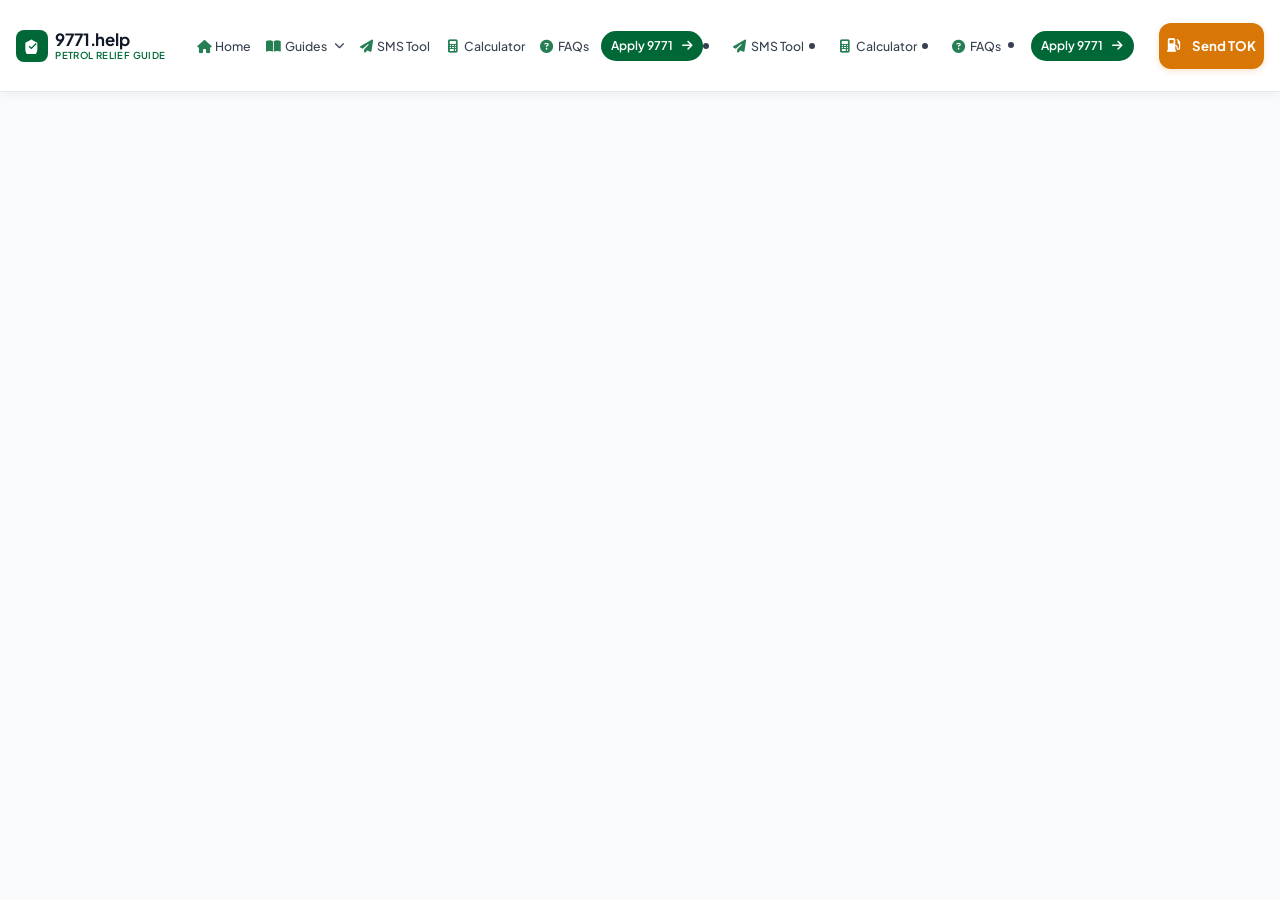
==== about.html @ b56faa6c "Unify navbar across all pages (fix 2-navbar confusion) - ONE navbar everywhere: Home | Guides dropdo" ====
<!DOCTYPE html>
<html lang="en" dir="ltr">
<head>
  <meta charset="UTF-8">
  <meta name="viewport" content="width=device-width, initial-scale=1.0">
  <title>About 9771.help: Independent Fuel Relief Guide</title>
  <meta name="title" content="About 9771.help: Independent Fuel Relief Guide">
  <meta name="description" content="9771.help is an independent guide to Pakistan's 9771 Fuel Relief Scheme. Learn our mission, editorial process & why citizens trust us.">
  <meta name="robots" content="index, follow">
  <meta name="author" content="9771 Help">
  <link rel="canonical" href="https://9771.help/about">
  <meta property="og:type" content="article">
  <meta property="article:published_time" content="2026-10-17T10:00:00+05:00">
  <meta property="article:modified_time" content="2026-10-17T10:00:00+05:00">
  <meta property="og:url" content="https://9771.help/about">
  <meta property="og:title" content="About 9771.help: Independent Fuel Relief Guide">
  <meta property="og:description" content="9771.help is an independent guide to Pakistan's 9771 Fuel Relief Scheme. Learn our mission, editorial process & why citizens trust us.">
  <meta property="og:site_name" content="9771 Help">
  <meta property="og:locale" content="en_PK">
  <meta property="og:image" content="https://9771.help/assets/pm-fuel-relief-guide.jpg">
  <meta property="og:image:width" content="1200">
  <meta property="og:image:height" content="675">
  <meta name="twitter:card" content="summary_large_image">
  <meta name="twitter:title" content="About 9771.help: Independent Fuel Relief Guide">
  <meta name="twitter:description" content="9771.help is an independent guide to Pakistan's 9771 Fuel Relief Scheme. Learn our mission, editorial process & why citizens trust us.">
  <meta name="twitter:image" content="https://9771.help/assets/pm-fuel-relief-guide.jpg">
  <link rel="icon" type="image/svg+xml" href="data:image/svg+xml,<svg xmlns='http://www.w3.org/2000/svg' viewBox='0 0 100 100'><rect width='100' height='100' rx='20' fill='%23006837'/><text x='50%' y='63%' font-size='38' font-weight='700' font-family='sans-serif' fill='%23FFFFFF' text-anchor='middle'>9771</text></svg>">
  <script async src="https://pagead2.googlesyndication.com/pagead/js/adsbygoogle.js?client=ca-pub-4079218117577873" crossorigin="anonymous"></script>
  <link rel="preconnect" href="https://fonts.googleapis.com">
  <link rel="preconnect" href="https://fonts.gstatic.com" crossorigin>
  <link rel="stylesheet" href="https://fonts.googleapis.com/css2?family=Plus+Jakarta+Sans:wght@400;500;600;700&family=Noto+Nastaliq+Urdu:wght@400;600;700&display=swap" media="print" onload="this.media='all'">
  <link rel="stylesheet" href="https://cdnjs.cloudflare.com/ajax/libs/font-awesome/6.5.1/css/all.min.css" crossorigin="anonymous" referrerpolicy="no-referrer">
  <link rel="stylesheet" href="/css/style.css?v=3.2">
  <script type="application/ld+json">
{
    "@context": "https://schema.org",
    "@graph": [
      {
        "@type": "BreadcrumbList",
        "itemListElement": [
          {"@type": "ListItem", "position": 1, "name": "Home", "item": "https://9771.help/"},
          {"@type": "ListItem", "position": 2, "name": "About", "item": "https://9771.help/about"}
        ]
      },
      {
        "@type": "Article",
        "headline": "About 9771.help",
        "description": "9771.help is an independent guide to Pakistan's 9771 Fuel Relief Scheme. Learn our mission, editorial process & why citizens trust us.",
        "author": {"@type": "Organization", "name": "9771 Help", "url": "https://9771.help/"},
        "publisher": {"@type": "Organization", "name": "9771 Help", "url": "https://9771.help/"},
        "datePublished": "2026-10-17T10:00:00+05:00",
        "dateModified": "2026-10-17T10:00:00+05:00",
        "mainEntityOfPage": "https://9771.help/about"
      }
    ]
  }
  </script>
</head>
<body>
  <header class="main-header" id="main-header">
    <div class="container header-inner">
      <a href="/" class="brand-logo" aria-label="9771 Help Homepage">
        <div class="brand-emblem">
          <svg viewBox="0 0 24 24">
            <path d="M12 2L2 7v10c0 5.55 3.84 10.74 9 12 5.16-1.26 9-6.45 9-12V7l-10-5zm-1 15l-4-4 1.41-1.41L11 14.17l6.59-6.59L19 9l-8 8z"/>
          </svg>
        </div>
        <div class="brand-title-wrap">
          <span class="brand-name" data-i18n="brandName">9771.help</span>
          <span class="brand-tag" data-i18n="brandTag">Petrol Relief Guide</span>
        </div>
      </a>

      <!-- Navigation Drawer (Desktop Center, Mobile Dropdown) -->
      <nav class="nav-container" id="main-nav" aria-label="Main Navigation">
        <div class="nav-backdrop" id="nav-backdrop"></div>
        <ul class="nav-links" id="nav-links">
          <li><a href="/" class="nav-link"><span class="nav-icon"><i class="fa-solid fa-house"></i></span> <span data-i18n="navHome">Home</span></a></li>
          <li class="nav-item-dropdown">
            <a href="/#detailed-guides" class="nav-link nav-dropdown-toggle" aria-haspopup="true"><span class="nav-icon"><i class="fa-solid fa-book-open"></i></span> <span data-i18n="navGuides">Guides</span> <i class="fa-solid fa-chevron-down dropdown-caret"></i></a>
            <ul class="nav-dropdown">
              <li><a href="/petrol-prices"><i class="fa-solid fa-gas-pump"></i> <span data-i18n="navFuelPrices">Petrol Prices</span></a></li>
              <li><a href="/registration"><i class="fa-solid fa-paper-plane"></i> <span data-i18n="navRegistration">Registration</span></a></li>
              <li><a href="/eligibility"><i class="fa-solid fa-motorcycle"></i> <span data-i18n="navEligibility">Eligibility</span></a></li>
              <li><a href="/token"><i class="fa-solid fa-ticket"></i> <span data-i18n="navTok">TOK Token</span></a></li>
              <li><a href="/complaints"><i class="fa-solid fa-headset"></i> <span data-i18n="navComplaints">Complaints</span></a></li>
              <li><a href="/urdu-guide"><i class="fa-solid fa-language"></i> <span>اردو گائیڈ</span></a></li>
            </ul>
          </li>
          <li><a href="/#sms-tool" class="nav-link"><span class="nav-icon"><i class="fa-solid fa-paper-plane"></i></span> <span data-i18n="navSmsTool">SMS Tool</span></a></li>
          <li><a href="/#calculator" class="nav-link"><span class="nav-icon"><i class="fa-solid fa-calculator"></i></span> <span data-i18n="navCalculator">Calculator</span></a></li>
          <li><a href="/#faqs" class="nav-link"><span class="nav-icon"><i class="fa-solid fa-circle-question"></i></span> <span data-i18n="navFaq">FAQs</span></a></li>
          <li class="nav-cta-item"><a href="/#sms-tool" class="nav-cta-btn"><span data-i18n="navApplyBtn">Apply 9771</span> <i class="fa-solid fa-arrow-right" style="margin-left: 5px;"></i></a></li>
        </ul>
          </li>
          <li><a href="/#sms-tool" class="nav-link"><span class="nav-icon"><i class="fa-solid fa-paper-plane"></i></span> <span data-i18n="navSmsTool">SMS Tool</span></a></li>
          <li><a href="/#calculator" class="nav-link"><span class="nav-icon"><i class="fa-solid fa-calculator"></i></span> <span data-i18n="navCalculator">Calculator</span></a></li>
          <li><a href="/#faqs" class="nav-link"><span class="nav-icon"><i class="fa-solid fa-circle-question"></i></span> <span data-i18n="navFaq">FAQs</span></a></li>
          <li class="nav-cta-item"><a href="/#sms-tool" class="nav-cta-btn"><span data-i18n="navApplyBtn">Apply 9771</span> <i class="fa-solid fa-arrow-right" style="margin-left: 5px;"></i></a></li>
        </ul>
      </nav>

      <!-- Header Actions (Language Switch + Animated Mobile Toggle) -->
      <div class="header-right-actions">
        

        <button type="button" class="mobile-nav-toggle" id="mobile-nav-toggle" aria-label="Toggle navigation menu" aria-expanded="false">
  <main id="top">
    <section class="page-hero">
      <div class="container">
        <div class="page-hero-grid page-hero-solo">
          <div>
            <nav class="breadcrumb" aria-label="Breadcrumb"><a href="/">Home</a> <span aria-hidden="true">›</span> <span>About</span></nav>
            <span class="section-tag">Who We Are</span>
            <h1 class="page-title">About 9771.help</h1>
            <p class="page-intro">9771.help is an independent informational website helping Pakistani citizens understand and use the PM Fuel Relief Scheme 2026 — the Rs. 100/litre petrol subsidy accessed via SMS shortcode 9771.</p>
            <p class="page-updated">Last updated: <strong id="last-updated-date">October 17, 2026</strong> · 9771.help editorial team</p>
          </div>
          
        </div>
      </div>
    </section>
    <section class="section-wrapper page-body-wrap">
      <div class="container">
        <article class="page-article">

        <h2>Our Mission</h2>
        <p>When the government launched the 9771 fuel relief scheme in September 2026, millions of citizens needed one thing: <strong>clear, correct instructions</strong>. Official announcements were scattered across press releases and TV tickers, while social media filled with wrong SMS formats and scams. 9771.help exists to fix that — one accurate, plain-language guide.</p>
        <h2>What We Do</h2>
        <ul>
          <li><strong>Verify before publishing:</strong> every format, quota, and rule on this site is cross-checked against government announcements and reputable news reporting before it goes live.</li>
          <li><strong>Update continuously:</strong> fuel prices refresh <strong>daily</strong> via our automated system; scheme rules are revised whenever the government announces changes (see our <a href="/petrol-prices" style="color:#006837;">live prices</a>).</li>
          <li><strong>Explain in two languages:</strong> full guides in English and <a href="/urdu-guide" style="color:#006837;">اردو</a>, because the scheme serves everyone.</li>
          <li><strong>Never ask for your data:</strong> our SMS tools run entirely in your browser — nothing you type is stored or sent anywhere.</li>
        </ul>
        <h2>Editorial Independence</h2>
        <p>9771.help is <strong>not</strong> affiliated with, operated by, or endorsed by the Government of Pakistan, OGRA, NADRA, or any provincial excise department. Registration happens exclusively through the official SMS shortcode 9771 and government channels. We are a citizen-built guide, and we correct our mistakes publicly via dated updates.</p>
        <h2>How We Fund This Site</h2>
        <p>9771.help is supported by advertising (Google AdSense and select ad partners). Ads never influence our editorial content, and we clearly label all sponsored placements.</p>
        <div class="page-cta">
          <h3>Ready to register?</h3>
          <p>Use our free SMS builder on the homepage to prepare your REG message without errors.</p>
          <a href="/#sms-tool" class="btn-primary" style="display:inline-flex;">Open the 9771 SMS Tool <i class="fa-solid fa-arrow-right" style="margin-left:6px;"></i></a>
        </div>
        <h2>Related Guides</h2>
        <ul class="related-list"><li><a href="/petrol-prices">Petrol Price Today</a></li><li><a href="/registration">9771 Registration Guide</a></li><li><a href="/eligibility">Eligibility Criteria</a></li><li><a href="/token">TOK Token Guide</a></li><li><a href="/complaints">Complaints & Helpline</a></li><li><a href="/urdu-guide">اردو گائیڈ</a></li></ul>
        </article>
      </div>
    </section>
  </main>
  <footer class="main-footer">
    <div class="container">
      <div class="footer-grid">
        <div>
          <div class="brand-logo" style="margin-bottom: 0.5rem;">
            <div class="brand-emblem" style="width: 34px; height: 34px;">
              <svg viewBox="0 0 24 24" style="width: 18px; height: 18px;"><path d="M12 2L2 7v10c0 5.55 3.84 10.74 9 12 5.16-1.26 9-6.45 9-12V7l-10-5zm-1 15l-4-4 1.41-1.41L11 14.17l6.59-6.59L19 9l-8 8z"/></svg>
            </div>
            <span class="brand-name" style="font-size: 1.15rem; color: #FFF;">9771.help</span>
          </div>
          <p class="footer-brand-desc" data-i18n="footerDesc">
            Simple, independent guidance for Pakistan's 9771 Fuel Relief Scheme. Helping citizens prepare registration messages and claim targeted subsidies without errors.
          </p>
        </div>

        <div>
          <h4 class="footer-heading" data-i18n="footerNavHeading">Navigation</h4>
          <ul class="footer-links">
            <li><a href="/#top" class="footer-link" data-i18n="footerHome">Home</a></li>
            <li><a href="/#fuel-prices" class="footer-link" data-i18n="navFuelPrices">Fuel Prices</a></li>
            <li><a href="/#eligibility" class="footer-link" data-i18n="navEligibility">Eligibility</a></li>
            <li><a href="/#sms-tool" class="footer-link" data-i18n="navSmsTool">Registration Tool</a></li>
            <li><a href="/#visual-examples" class="footer-link" data-i18n="navVisualGuide">Visual Examples</a></li>
            <li><a href="/#video-guide" class="footer-link" data-i18n="navVideo">Video Guide</a></li>
            <li><a href="/#roadmap" class="footer-link" data-i18n="navTokenGuide">Token Guide</a></li>
            <li><a href="/#faqs" class="footer-link" data-i18n="navFaq">FAQs</a></li>
          </ul>
        </div>

        <div>
          <h4 class="footer-heading" data-i18n="footerGuidesHeading">Detailed Guides</h4>
          <ul class="footer-links">
            <li><a href="/petrol-prices" class="footer-link">Petrol Price Today</a></li>
            <li><a href="/registration" class="footer-link">9771 Registration</a></li>
            <li><a href="/eligibility" class="footer-link">Eligibility Criteria</a></li>
            <li><a href="/token" class="footer-link">TOK Token Guide</a></li>
            <li><a href="/complaints" class="footer-link">Complaints & Helpline</a></li>
            <li><a href="/urdu-guide" class="footer-link">اردو گائیڈ</a></li>
            <li><a href="/about" class="footer-link">About Us</a></li>
            <li><a href="/contact" class="footer-link">Contact</a></li>
          </ul>
        </div>

        <div>
          <h4 class="footer-heading">Detailed Guides</h4>
          <ul class="footer-links">
            <li><a href="/petrol-prices" class="footer-link">Petrol Price Today</a></li>
            <li><a href="/registration" class="footer-link">9771 Registration</a></li>
            <li><a href="/eligibility" class="footer-link">Eligibility Criteria</a></li>
            <li><a href="/token" class="footer-link">TOK Token Guide</a></li>
            <li><a href="/complaints" class="footer-link">Complaints & Helpline</a></li>
            <li><a href="/urdu-guide" class="footer-link">اردو گائیڈ</a></li>
          </ul>
        </div>

        <div>
          <h4 class="footer-heading" data-i18n="footerLegalHeading">Legal & Trust</h4>
          <ul class="footer-links">
            <li><a href="/#safety" class="footer-link" data-i18n="footerPrivacy">Privacy Policy (Zero Data Stored)</a></li>
            <li><a href="/#faqs" class="footer-link" data-i18n="footerTerms">Terms of Use</a></li>
            <li><a href="/#official-portal" class="footer-link" data-i18n="footerDisclaimer">Official Portal</a></li>
            <li><a href="/about" class="footer-link">About Us</a></li>
            <li><a href="/contact" class="footer-link">Contact</a></li>
          </ul>
        </div>
      </div>

      <div class="footer-legal-notice" data-i18n="footerFullDisclaimer">
        Disclaimer: 9771.help is an independent informational website. It is not affiliated with, operated by, or endorsed by the Government of Pakistan or any provincial excise department. Registration for the Fuel Relief Scheme is conducted exclusively via SMS to the official shortcode 9771 or designated government portals.
      </div>

      <div class="footer-bottom">
        <span data-i18n="footerCopyright">© 2026 9771.help. All rights reserved.</span>
        <span><span data-i18n="lastUpdatedText">Last Updated:</span> <strong id="last-updated-date">October 17, 2026</strong></span>
      </div>
    </div>
  </footer>

  <!-- STICKY MOBILE ACTION BAR -->
  <aside class="sticky-mobile-bar" aria-label="Mobile quick actions">
    <a href="/#sms-tool" class="sticky-btn-apply">
      <i class="fa-solid fa-paper-plane" style="margin-right: 6px;"></i> <span data-i18n="stickyApply">Prepare SMS</span>
    </a>
    <button type="button" class="sticky-btn-tok trigger-tok-action">
      <i class="fa-solid fa-gas-pump" style="margin-right: 6px;"></i> <span data-i18n="stickyTok">Send TOK</span>
    </button>
  </aside>

  <!-- DESKTOP SMS MODAL FALLBACK -->
  <div class="modal-backdrop" id="sms-modal" role="dialog" aria-modal="true" aria-labelledby="modal-title">
    <div class="modal-card">
      <button type="button" class="modal-close-btn" id="modal-close-btn" aria-label="Close modal">&times;</button>
      <h3 id="modal-title" style="font-size: 1.25rem; font-weight: 700; color: #111827; margin-bottom: 0.75rem;" data-i18n="modalTitle">
        How to Send Your SMS
      </h3>
      <p style="font-size: 0.9rem; color: #4B5563; margin-bottom: 1rem;" data-i18n="modalInstruction">
        Copy the pre-formatted text below and send it via your phone's SMS app to shortcode 9771:
      </p>
      <div style="background: #F3F4F6; border: 1px solid #E5E7EB; border-radius: 8px; padding: 1rem; font-family: monospace; font-size: 1.15rem; color: #006837; font-weight: 700; margin-bottom: 1.25rem; word-break: break-all;" id="modal-sms-text">
        REG
      </div>
      <button type="button" class="btn-primary" id="modal-copy-btn" style="width: 100%; justify-content: center;" data-i18n="modalBtnCopy">
        Copy Message & Close
      </button>
    </div>
  </div>

  <!-- TOAST NOTIFICATION CONTAINER -->
  <div class="toast-container" id="toast-container" aria-live="polite"></div>

  <script src="/js/app.js?v=3.0"></script>
</body>
</html>
---- css/style.css ----
/* ==========================================================================
   9771.help - Minimalist, High-Trust Pakistani Portal Stylesheet (v3.0)
   - Zero Blue & Zero Color Clutter (Refined Pakistan Green & Soft Neutrals)
   - Clean Light/Editorial Aesthetic (Crisp White, Soft Slate, Forest Green)
   - Human, Natural Typography (Plus Jakarta Sans & Noto Nastaliq Urdu)
   - Image-Rich & Mobile-First
   ========================================================================== */

@import url('https://fonts.googleapis.com/css2?family=Plus+Jakarta+Sans:wght@400;500;600;700&family=Noto+Nastaliq+Urdu:wght@400;500;600;700&display=swap');

:root {
  /* Clean, Minimalist Palette - Refined & Harmonious */
  --bg-page: #F9FAFB;
  --bg-surface: #FFFFFF;
  --bg-subtle: #F3F4F6;
  --bg-tint-green: #F0FDF4;

  /* Single Strong Accent: Pakistan Forest Green */
  --brand-green: #006837;
  --brand-green-hover: #04522B;
  --brand-green-light: #E8F5E9;
  --brand-green-border: #A7F3D0;
  
  /* Subtle Neutral Amber (Only for Token/Pump Highlight) */
  --brand-amber: #D97706;
  --brand-amber-light: #FEF3C7;

  /* Typography & Text */
  --text-heading: #111827;
  --text-body: #374151;
  --text-muted: #6B7280;
  --text-light: #9CA3AF;
  --text-white: #FFFFFF;

  /* Clean Borders & Shadows */
  --border-light: #E5E7EB;
  --border-focus: #006837;

  --shadow-card: 0 1px 3px rgba(0, 0, 0, 0.05), 0 10px 15px -3px rgba(0, 0, 0, 0.04);
  --shadow-hover: 0 4px 6px -1px rgba(0, 0, 0, 0.06), 0 20px 25px -5px rgba(0, 0, 0, 0.06);

  --radius-sm: 6px;
  --radius-md: 10px;
  --radius-lg: 16px;
  --radius-full: 9999px;

  --font-sans: 'Plus Jakarta Sans', -apple-system, BlinkMacSystemFont, "Segoe UI", Roboto, sans-serif;
  --font-mono: ui-monospace, SFMono-Regular, Menlo, Monaco, Consolas, monospace;
  --font-urdu: 'Noto Nastaliq Urdu', 'Urdu Typesetting', Tahoma, sans-serif;

  --transition: 0.2s ease;
  --max-width: 1160px;
}

/* Base Reset */
*, *::before, *::after {
  box-sizing: border-box;
  margin: 0;
  padding: 0;
}

html {
  scroll-behavior: smooth;
  font-size: 16px;
  background-color: var(--bg-page);
  color: var(--text-body);
  font-family: var(--font-sans);
  line-height: 1.65;
  -webkit-font-smoothing: antialiased;
  overflow-x: clip;
  max-width: 100%;
}

/* Authentic Urdu RTL Typography */
html[dir="rtl"] {
  font-family: var(--font-urdu);
  direction: rtl;
}

html[dir="rtl"] body {
  line-height: 2.1;
}

body {
  min-height: 100vh;
  background-color: var(--bg-page);
  color: var(--text-body);
  overflow-x: clip;
  max-width: 100%;
}

a {
  color: inherit;
  text-decoration: none;
}

button, input, select {
  font-family: inherit;
  font-size: 0.95rem;
}

.container {
  width: 100%;
  max-width: var(--max-width);
  margin: 0 auto;
  padding: 0 1.25rem;
}

/* ==========================================================================
   Top Disclaimer Bar (Clean, Soft Charcoal / Grey)
   ========================================================================== */
.top-disclaimer-bar {
  background: #181C20;
  color: #E5E7EB;
  padding: 0.5rem 0;
  font-size: 0.8125rem;
  border-bottom: 1px solid rgba(255, 255, 255, 0.08);
}

.disclaimer-inner {
  display: flex;
  align-items: center;
  justify-content: space-between;
  flex-wrap: wrap;
  gap: 0.75rem;
}

.disclaimer-badge {
  display: inline-flex;
  align-items: center;
  gap: 0.35rem;
  background: rgba(255, 255, 255, 0.12);
  color: #FBBF24;
  padding: 0.15rem 0.5rem;
  border-radius: var(--radius-full);
  font-weight: 600;
  font-size: 0.725rem;
}

.disclaimer-text {
  flex: 1;
  color: #D1D5DB;
}

/* ==========================================================================
   Header & Navigation
   ========================================================================== */
.main-header {
  position: sticky;
  top: 0;
  z-index: 1000;
  background: rgba(255, 255, 255, 0.98);
  backdrop-filter: blur(10px);
  -webkit-backdrop-filter: blur(10px);
  border-bottom: 1px solid var(--border-light);
  box-shadow: 0 2px 10px rgba(0, 0, 0, 0.05);
  padding: 1.42rem 0;
  width: 100%;
}

.main-header .container {
  max-width: 1440px;
  width: 100%;
  padding: 0 1rem;
}

.header-inner {
  display: flex;
  align-items: center;
  justify-content: space-between;
  gap: 0.4rem;
  width: 100%;
  flex-wrap: nowrap;
}

.brand-logo {
  display: flex;
  align-items: center;
  gap: 0.45rem;
  text-decoration: none;
  flex-shrink: 0;
}

.brand-emblem {
  width: 32px;
  height: 32px;
  background: var(--brand-green);
  border-radius: 8px;
  display: flex;
  align-items: center;
  justify-content: center;
  color: #FFFFFF;
  flex-shrink: 0;
}

.brand-emblem svg {
  width: 16px;
  height: 16px;
  fill: currentColor;
}

.brand-title-wrap {
  display: flex;
  flex-direction: column;
}

.brand-name {
  font-size: 1.05rem;
  font-weight: 700;
  color: var(--text-heading);
  letter-spacing: -0.01em;
  direction: ltr !important;
  unicode-bidi: isolate;
  line-height: 1.2;
}

.brand-tag {
  font-size: 0.6rem;
  color: var(--brand-green);
  font-weight: 600;
  text-transform: uppercase;
  letter-spacing: 0.04em;
  line-height: 1.2;
}

/* Nav Container & Links */
.nav-container {
  display: flex;
  align-items: center;
  justify-content: center;
  flex: 1;
  min-width: 0;
}

.nav-links {
  display: flex;
  align-items: center;
  justify-content: center;
  gap: 0.25rem;
  list-style: none;
  margin: 0;
  padding: 0;
  flex-wrap: nowrap;
}

.nav-link {
  font-size: 0.77rem;
  color: var(--text-body);
  font-weight: 500;
  text-decoration: none;
  transition: color var(--transition), background-color var(--transition);
  white-space: nowrap;
  display: inline-flex;
  align-items: center;
  gap: 0.2rem;
  padding: 0.22rem 0.32rem;
  border-radius: 4px;
}

.nav-link:hover {
  color: var(--brand-green);
  background: rgba(0, 104, 55, 0.05);
}

.nav-icon {
  display: inline-flex;
  font-size: 0.75rem;
  opacity: 0.85;
}

.nav-cta-item {
  margin-left: 0.15rem;
  flex-shrink: 0;
}

[dir="rtl"] .nav-cta-item {
  margin-left: 0;
  margin-right: 0.15rem;
}

.nav-cta-btn {
  background: var(--brand-green);
  color: #FFFFFF !important;
  padding: 0.32rem 0.65rem;
  border-radius: var(--radius-full);
  font-weight: 600;
  font-size: 0.75rem;
  transition: background var(--transition);
  white-space: nowrap;
  text-decoration: none;
  display: inline-flex;
  align-items: center;
  justify-content: center;
  gap: 4px;
}

.nav-cta-btn:hover {
  background: var(--brand-green-hover);
}

/* Header Right Actions */
.header-right-actions {
  display: flex;
  align-items: center;
  gap: 0.35rem;
  flex-shrink: 0;
}

.lang-switch-btn {
  background: #F3F4F6;
  border: 1px solid #E5E7EB;
  color: #1F2937;
  padding: 0.32rem 0.55rem;
  border-radius: var(--radius-full);
  cursor: pointer;
  display: inline-flex;
  align-items: center;
  gap: 0.25rem;
  font-size: 0.75rem;
  font-weight: 600;
  transition: all var(--transition);
  white-space: nowrap;
  -webkit-tap-highlight-color: transparent;
  flex-shrink: 0;
}

.lang-switch-btn:hover {
  background: #E5E7EB;
  color: var(--brand-green);
  border-color: #D1D5DB;
}

/* Modern Animated Hamburger Toggle */
.mobile-nav-toggle {
  display: none;
  background: #F3F4F6;
  border: 1px solid #E5E7EB;
  border-radius: 8px;
  width: 38px;
  height: 38px;
  cursor: pointer;
  padding: 0;
  flex-direction: column;
  align-items: center;
  justify-content: center;
  gap: 4px;
  transition: background var(--transition), border-color var(--transition);
  -webkit-tap-highlight-color: transparent;
}

.mobile-nav-toggle:hover {
  background: #E5E7EB;
}

.mobile-nav-toggle .bar {
  display: block;
  width: 18px;
  height: 2px;
  background-color: #1F2937;
  border-radius: 2px;
  transition: transform 0.25s cubic-bezier(0.4, 0, 0.2, 1), opacity 0.2s ease;
  transform-origin: center;
}

/* Active Hamburger transforms into X */
.mobile-nav-toggle.active .bar-1 {
  transform: translateY(6px) rotate(45deg);
}

.mobile-nav-toggle.active .bar-2 {
  opacity: 0;
  transform: scaleX(0);
}

.mobile-nav-toggle.active .bar-3 {
  transform: translateY(-6px) rotate(-45deg);
}

.nav-backdrop {
  display: none;
}

/* Tablet & Mobile Nav Drawer (Clean responsive switch at 1160px) */
@media (max-width: 1160px) {
  .mobile-nav-toggle {
    display: flex;
  }

  .nav-backdrop {
    display: none;
    position: fixed;
    top: 0;
    left: 0;
    right: 0;
    bottom: 0;
    background: rgba(0, 0, 0, 0.45);
    backdrop-filter: blur(2px);
    z-index: 60;
  }

  .nav-backdrop.active {
    display: block;
  }

  .nav-links {
    display: none;
    position: absolute;
    top: 100%;
    left: 0;
    right: 0;
    background: #FFFFFF;
    border-top: 1px solid var(--border-light);
    border-bottom: 3px solid var(--brand-green);
    box-shadow: 0 16px 36px rgba(0, 0, 0, 0.15);
    flex-direction: column;
    align-items: stretch;
    gap: 0;
    padding: 0.5rem 1rem 1.25rem;
    z-index: 65;
    border-radius: 0 0 16px 16px;
  }

  .nav-links.mobile-open {
    display: flex;
    animation: slideNavDown 0.22s cubic-bezier(0.16, 1, 0.3, 1) forwards;
  }

  .nav-links li {
    width: 100%;
    border-bottom: 1px solid #F3F4F6;
  }

  .nav-links li:last-child {
    border-bottom: none;
    margin-top: 0.75rem;
  }

  .nav-link {
    display: flex;
    align-items: center;
    gap: 0.65rem;
    padding: 0.85rem 0.5rem;
    font-size: 0.95rem;
    font-weight: 600;
    color: var(--text-heading);
    border-radius: 6px;
  }

  .nav-link:hover {
    background: var(--bg-subtle);
    color: var(--brand-green);
  }

  .nav-cta-item .nav-cta-btn {
    width: 100%;
    text-align: center;
    padding: 0.85rem 1rem;
    font-size: 0.95rem;
    border-radius: var(--radius-sm);
  }
}

@keyframes slideNavDown {
  from {
    opacity: 0;
    transform: translateY(-10px);
  }
  to {
    opacity: 1;
    transform: translateY(0);
  }
}


/* ==========================================================================
   Hero Section (2-Column with Real Photograph)
   ========================================================================== */
.hero-section {
  padding: 3rem 0 2.5rem;
  background: #FFFFFF;
  border-bottom: 1px solid var(--border-light);
}

.hero-grid {
  display: grid;
  grid-template-columns: 1.15fr 0.85fr;
  gap: 2.5rem;
  align-items: center;
}

@media (max-width: 900px) {
  .hero-grid {
    grid-template-columns: 1fr;
    gap: 2rem;
  }
}

.hero-pill-badge {
  display: inline-flex;
  align-items: center;
  gap: 0.4rem;
  background: var(--brand-green-light);
  color: var(--brand-green);
  padding: 0.25rem 0.75rem;
  border-radius: var(--radius-full);
  font-size: 0.8125rem;
  font-weight: 600;
  margin-bottom: 1rem;
}

.hero-pill-badge .dot {
  width: 7px;
  height: 7px;
  background: var(--brand-green);
  border-radius: 50%;
}

.hero-title {
  font-size: clamp(2rem, 3.8vw, 2.75rem);
  font-weight: 700;
  color: var(--text-heading);
  line-height: 1.2;
  margin-bottom: 0.85rem;
  letter-spacing: -0.02em;
}

.hero-title .highlight-text {
  color: var(--brand-green);
}

.hero-clarity-box {
  background: var(--bg-tint-green);
  border-left: 4px solid var(--brand-green);
  border-radius: var(--radius-sm);
  padding: 0.85rem 1rem;
  margin-bottom: 1.5rem;
}

html[dir="rtl"] .hero-clarity-box {
  border-left: none;
  border-right: 4px solid var(--brand-green);
}

.hero-clarity-lead {
  font-size: 0.95rem;
  font-weight: 600;
  color: var(--brand-green-hover);
  margin-bottom: 0.2rem;
}

.hero-clarity-sub {
  font-size: 0.875rem;
  color: var(--text-body);
  line-height: 1.5;
}

.hero-actions {
  display: flex;
  align-items: center;
  flex-wrap: wrap;
  gap: 0.85rem;
  margin-bottom: 1.25rem;
}

.btn-primary {
  background: var(--brand-green);
  color: #FFFFFF;
  font-weight: 600;
  font-size: 0.95rem;
  padding: 0.75rem 1.4rem;
  border-radius: var(--radius-full);
  border: none;
  display: inline-flex;
  align-items: center;
  gap: 0.45rem;
  cursor: pointer;
  transition: background var(--transition);
}

.btn-primary:hover {
  background: var(--brand-green-hover);
}

.btn-secondary {
  background: var(--bg-subtle);
  color: var(--text-heading);
  font-weight: 600;
  font-size: 0.95rem;
  padding: 0.75rem 1.35rem;
  border-radius: var(--radius-full);
  border: 1px solid var(--border-light);
  display: inline-flex;
  align-items: center;
  gap: 0.45rem;
  cursor: pointer;
  transition: background var(--transition);
}

.btn-secondary:hover {
  background: #E5E7EB;
}

.hero-privacy-guarantee {
  display: inline-flex;
  align-items: center;
  gap: 0.4rem;
  font-size: 0.8rem;
  color: var(--text-muted);
}

.hero-privacy-guarantee svg {
  width: 14px;
  height: 14px;
  fill: var(--brand-green);
}

/* Hero Media Column */
.hero-media-wrap {
  position: relative;
  border-radius: var(--radius-lg);
  overflow: hidden;
  box-shadow: var(--shadow-card);
  border: 1px solid var(--border-light);
}

.hero-media-img {
  width: 100%;
  height: auto;
  aspect-ratio: 1200 / 669;
  object-fit: cover;
  display: block;
}

.hero-media-badge {
  position: absolute;
  bottom: 1rem;
  left: 1rem;
  right: 1rem;
  background: rgba(17, 24, 39, 0.9);
  backdrop-filter: blur(8px);
  color: #FFFFFF;
  padding: 0.75rem 1rem;
  border-radius: var(--radius-md);
  display: flex;
  align-items: center;
  justify-content: space-between;
  gap: 0.5rem;
}

.hero-badge-title {
  font-size: 0.875rem;
  font-weight: 700;
  color: #34D399;
}

.hero-badge-sub {
  font-size: 0.75rem;
  color: #D1D5DB;
}

/* ==========================================================================
   AT THE PUMP CARD (Clean, High-Contrast)
   ========================================================================== */
.pump-card-wrapper {
  margin: 2rem 0 0;
}

.pump-card {
  background: #FFFFFF;
  border: 1px solid #FCD34D;
  border-radius: var(--radius-md);
  padding: 1.25rem 1.5rem;
  box-shadow: var(--shadow-card);
  display: grid;
  grid-template-columns: 1fr auto;
  align-items: center;
  gap: 1.25rem;
}

@media (max-width: 768px) {
  .pump-card {
    grid-template-columns: 1fr;
    text-align: center;
  }
}

.pump-badge {
  display: inline-flex;
  align-items: center;
  gap: 0.35rem;
  background: var(--brand-amber-light);
  color: #92400E;
  padding: 0.15rem 0.55rem;
  border-radius: var(--radius-full);
  font-weight: 600;
  font-size: 0.75rem;
  margin-bottom: 0.4rem;
}

.pump-card-title {
  font-size: 1.15rem;
  font-weight: 700;
  color: var(--text-heading);
  margin-bottom: 0.2rem;
}

.pump-card-desc {
  font-size: 0.875rem;
  color: var(--text-body);
}

.tok-bubble-btn {
  background: var(--brand-amber);
  color: #FFFFFF;
  font-weight: 700;
  font-size: 0.95rem;
  padding: 0.75rem 1.4rem;
  border-radius: var(--radius-full);
  border: none;
  cursor: pointer;
  display: inline-flex;
  align-items: center;
  gap: 0.5rem;
  transition: background var(--transition);
}

.tok-bubble-btn:hover {
  background: #B45309;
}

.tok-bubble-btn .tok-code {
  background: #FFFFFF;
  color: #92400E;
  padding: 0.15rem 0.45rem;
  border-radius: 4px;
  font-family: var(--font-mono);
  font-weight: 800;
  font-size: 0.9rem;
}

/* ==========================================================================
   Section Styling (Clean, Neutral, High Whitespace)
   ========================================================================== */
.section-wrapper {
  padding: 3.5rem 0;
}

.section-alt {
  background: #FFFFFF;
  border-top: 1px solid var(--border-light);
  border-bottom: 1px solid var(--border-light);
}

.section-header {
  text-align: center;
  max-width: 650px;
  margin: 0 auto 2.25rem;
}

.section-tag {
  color: var(--brand-green);
  font-size: 0.8125rem;
  font-weight: 700;
  text-transform: uppercase;
  letter-spacing: 0.05em;
  margin-bottom: 0.35rem;
  display: block;
}

.section-title {
  font-size: clamp(1.5rem, 3vw, 2rem);
  font-weight: 700;
  color: var(--text-heading);
  margin-bottom: 0.5rem;
  letter-spacing: -0.01em;
}

.section-desc {
  font-size: 0.95rem;
  color: var(--text-muted);
}

/* Clean Stat Cards */
.stats-grid {
  display: grid;
  grid-template-columns: repeat(auto-fit, minmax(230px, 1fr));
  gap: 1.25rem;
}

.stat-card {
  background: #FFFFFF;
  border: 1px solid var(--border-light);
  border-radius: var(--radius-md);
  padding: 1.4rem;
  box-shadow: var(--shadow-card);
  transition: all var(--transition);
}

.stat-card:hover {
  border-color: var(--brand-green-border);
  box-shadow: var(--shadow-hover);
}

.stat-icon {
  width: 44px;
  height: 44px;
  background: var(--brand-green-light);
  border-radius: 8px;
  display: flex;
  align-items: center;
  justify-content: center;
  margin-bottom: 0.85rem;
  color: var(--brand-green);
}

.stat-icon svg {
  width: 22px;
  height: 22px;
}

.stat-value {
  font-size: 1.75rem;
  font-weight: 700;
  color: var(--text-heading);
  margin-bottom: 0.15rem;
}

.stat-value .unit {
  font-size: 0.95rem;
  color: var(--brand-green);
  font-weight: 600;
}

.stat-label {
  font-size: 0.9rem;
  font-weight: 600;
  color: var(--text-heading);
  margin-bottom: 0.2rem;
}

.stat-sub {
  font-size: 0.775rem;
  color: var(--text-muted);
}

/* ==========================================================================
   Section 3: Who Can Apply (With Real Photo Showcase)
   ========================================================================== */
.eligibility-photo-showcase {
  border-radius: var(--radius-lg);
  overflow: hidden;
  box-shadow: var(--shadow-card);
  border: 1px solid var(--border-light);
  margin-bottom: 2rem;
}

.eligibility-photo-img {
  width: 100%;
  height: auto;
  aspect-ratio: 1200 / 669;
  object-fit: cover;
  display: block;
}

.eligibility-grid {
  display: grid;
  grid-template-columns: repeat(auto-fit, minmax(240px, 1fr));
  gap: 1.25rem;
  margin-bottom: 1.5rem;
}

.eligibility-card {
  background: #FFFFFF;
  border: 1px solid var(--border-light);
  border-radius: var(--radius-md);
  padding: 1.4rem;
  box-shadow: var(--shadow-card);
  position: relative;
  transition: all var(--transition);
}

.eligibility-card:hover {
  border-color: var(--brand-green-border);
}

.eligibility-badge {
  position: absolute;
  top: 1rem;
  right: 1rem;
  background: var(--brand-green-light);
  color: var(--brand-green);
  font-size: 0.725rem;
  font-weight: 700;
  padding: 0.15rem 0.55rem;
  border-radius: var(--radius-full);
}

html[dir="rtl"] .eligibility-badge {
  right: auto;
  left: 1rem;
}

.eligibility-visual {
  font-size: 2rem;
  margin-bottom: 0.6rem;
  display: block;
}

.eligibility-title {
  font-size: 1.05rem;
  font-weight: 700;
  color: var(--text-heading);
  margin-bottom: 0.35rem;
}

.eligibility-desc {
  font-size: 0.85rem;
  color: var(--text-body);
  line-height: 1.5;
  margin-bottom: 0.75rem;
}

.eligibility-quota-chip {
  display: inline-flex;
  align-items: center;
  font-size: 0.775rem;
  font-weight: 600;
  color: var(--brand-green);
  background: var(--brand-green-light);
  padding: 0.2rem 0.55rem;
  border-radius: var(--radius-sm);
}

.eligibility-notice-box {
  background: var(--bg-subtle);
  border-left: 4px solid var(--brand-green);
  border-radius: var(--radius-sm);
  padding: 0.9rem 1.15rem;
  font-size: 0.875rem;
  color: var(--text-body);
}

html[dir="rtl"] .eligibility-notice-box {
  border-left: none;
  border-right: 4px solid var(--brand-green);
}

/* ==========================================================================
   Section 4: Interactive SMS Generator (Clean White Layout)
   ========================================================================== */
.tool-two-col {
  display: grid;
  grid-template-columns: 1fr 1fr;
  gap: 2rem;
  align-items: start;
}

@media (max-width: 900px) {
  .tool-two-col {
    grid-template-columns: 1fr;
  }
}

.sms-tool-card {
  background: #FFFFFF;
  border: 1px solid var(--border-light);
  border-radius: var(--radius-lg);
  padding: clamp(1.25rem, 3vw, 2rem);
  box-shadow: var(--shadow-card);
}

.tool-privacy-pill {
  display: inline-flex;
  align-items: center;
  gap: 0.35rem;
  background: var(--brand-green-light);
  color: var(--brand-green);
  padding: 0.2rem 0.65rem;
  border-radius: var(--radius-full);
  font-size: 0.75rem;
  font-weight: 600;
  margin-bottom: 1.25rem;
}

.form-group {
  margin-bottom: 1.15rem;
  display: flex;
  flex-direction: column;
  gap: 0.35rem;
}

.form-label {
  font-size: 0.85rem;
  font-weight: 600;
  color: var(--text-heading);
  display: flex;
  align-items: center;
  justify-content: space-between;
}

.form-label .hint {
  font-size: 0.725rem;
  color: var(--brand-green);
  font-weight: 500;
}

.form-input, .form-select {
  width: 100%;
  background: #FFFFFF;
  border: 1px solid var(--border-light);
  border-radius: var(--radius-sm);
  padding: 0.7rem 0.9rem;
  color: var(--text-heading);
  font-size: 0.925rem;
  transition: border-color var(--transition);
}

.form-input:focus, .form-select:focus {
  outline: none;
  border-color: var(--brand-green);
  box-shadow: 0 0 0 3px rgba(0, 104, 55, 0.12);
}

/* Phone Mockup Preview */
.phone-preview-card {
  background: #FFFFFF;
  border: 1px solid var(--border-light);
  border-radius: var(--radius-lg);
  padding: 1.5rem;
  box-shadow: var(--shadow-card);
  display: flex;
  flex-direction: column;
  gap: 1rem;
}

.phone-card-photo {
  width: 100%;
  height: auto;
  border-radius: var(--radius-md);
  display: block;
}

.sms-display-box {
  background: #181C20;
  border-radius: var(--radius-md);
  padding: 1rem 1.25rem;
  color: #FFFFFF;
}

.sms-display-header {
  font-size: 0.75rem;
  color: #9CA3AF;
  display: flex;
  justify-content: space-between;
  margin-bottom: 0.5rem;
}

.sms-display-content {
  font-family: var(--font-mono);
  font-size: 1.15rem;
  color: #34D399;
  font-weight: 700;
  word-break: break-all;
  min-height: 1.8rem;
}

.sms-display-tip {
  font-size: 0.75rem;
  color: #9CA3AF;
  margin-top: 0.5rem;
}

.tool-action-row {
  display: flex;
  align-items: center;
  gap: 0.75rem;
  flex-wrap: wrap;
  margin-top: 1.25rem;
}

.btn-send-sms {
  background: var(--brand-green);
  color: #FFFFFF;
  font-weight: 600;
  padding: 0.75rem 1.4rem;
  border-radius: var(--radius-full);
  border: none;
  display: inline-flex;
  align-items: center;
  gap: 0.45rem;
  cursor: pointer;
  transition: background var(--transition);
}

.btn-send-sms:hover {
  background: var(--brand-green-hover);
}

.btn-copy-sms {
  background: var(--bg-subtle);
  color: var(--text-heading);
  font-weight: 600;
  padding: 0.75rem 1.25rem;
  border-radius: var(--radius-full);
  border: 1px solid var(--border-light);
  display: inline-flex;
  align-items: center;
  gap: 0.45rem;
  cursor: pointer;
  transition: background var(--transition);
}

.btn-copy-sms:hover {
  background: #E5E7EB;
}

.btn-reset-form {
  background: transparent;
  color: var(--text-muted);
  border: none;
  font-size: 0.825rem;
  cursor: pointer;
  text-decoration: underline;
  padding: 0.4rem;
}

/* ==========================================================================
   Visual Examples Section (Card & SMS Simulator)
   ========================================================================== */
.visual-guide-grid {
  display: grid;
  grid-template-columns: 1fr 1fr;
  gap: 1.5rem;
}

@media (max-width: 800px) {
  .visual-guide-grid {
    grid-template-columns: 1fr;
  }
}

.visual-example-card {
  background: #FFFFFF;
  border: 1px solid var(--border-light);
  border-radius: var(--radius-md);
  padding: 1.5rem;
  box-shadow: var(--shadow-card);
}

.visual-example-title {
  font-size: 1.1rem;
  font-weight: 700;
  color: var(--text-heading);
  margin-bottom: 0.35rem;
  display: flex;
  align-items: center;
  gap: 0.5rem;
}

.visual-example-sub {
  font-size: 0.875rem;
  color: var(--text-muted);
  margin-bottom: 1.15rem;
}

.excise-card-mockup {
  background: #F9FAFB;
  border: 2px dashed var(--brand-green-border);
  border-radius: var(--radius-md);
  padding: 1.15rem;
  font-size: 0.85rem;
  margin-bottom: 0.85rem;
}

.excise-field-row {
  display: flex;
  justify-content: space-between;
  padding: 0.4rem 0;
  border-bottom: 1px solid #E5E7EB;
}

.excise-field-row:last-child {
  border-bottom: none;
}

.excise-field-key {
  color: var(--text-muted);
}

.excise-field-val {
  color: var(--text-heading);
  font-weight: 600;
}

.excise-field-val.target-date {
  background: var(--brand-green-light);
  color: var(--brand-green);
  padding: 0.15rem 0.5rem;
  border-radius: 4px;
  font-weight: 700;
}

/* SMS Mockup Phone Screen */
.phone-sms-mockup {
  background: #F3F4F6;
  border: 1px solid var(--border-light);
  border-radius: var(--radius-md);
  padding: 1rem;
  display: flex;
  flex-direction: column;
  gap: 0.65rem;
}

.sms-chat-bubble {
  max-width: 85%;
  padding: 0.65rem 0.9rem;
  border-radius: var(--radius-md);
  font-size: 0.85rem;
  line-height: 1.45;
}

.bubble-outgoing {
  background: var(--brand-green);
  color: #FFFFFF;
  align-self: flex-end;
  border-bottom-right-radius: 2px;
}

html[dir="rtl"] .bubble-outgoing {
  align-self: flex-start;
  border-bottom-right-radius: var(--radius-md);
  border-bottom-left-radius: 2px;
}

.bubble-incoming {
  background: #FFFFFF;
  color: var(--text-heading);
  align-self: flex-start;
  border-bottom-left-radius: 2px;
  border: 1px solid var(--border-light);
}

html[dir="rtl"] .bubble-incoming {
  align-self: flex-end;
  border-bottom-left-radius: var(--radius-md);
  border-bottom-right-radius: 2px;
}

.bubble-meta {
  font-size: 0.6875rem;
  color: rgba(255, 255, 255, 0.7);
  margin-top: 0.25rem;
  text-align: right;
}

.bubble-incoming .bubble-meta {
  color: var(--text-muted);
}

/* ==========================================================================
   Video Tutorial Section (Clean 16:9 Embed)
   ========================================================================== */
.video-container-card {
  background: #FFFFFF;
  border: 1px solid var(--border-light);
  border-radius: var(--radius-lg);
  padding: 1.75rem;
  box-shadow: var(--shadow-card);
  text-align: center;
}

.video-embed-wrapper {
  position: relative;
  width: 100%;
  max-width: 840px;
  margin: 1.25rem auto;
  border-radius: var(--radius-md);
  overflow: hidden;
  aspect-ratio: 16 / 9;
  background: #0F172A;
}

.video-facade {
  cursor: pointer;
  display: flex;
  align-items: center;
  justify-content: center;
  transition: transform var(--transition), box-shadow var(--transition);
  border: 1px solid rgba(255, 255, 255, 0.1);
}

.video-facade:hover {
  transform: translateY(-2px);
  box-shadow: 0 12px 28px rgba(0, 0, 0, 0.25);
}

.video-facade-thumb {
  position: absolute;
  top: 0;
  left: 0;
  width: 100%;
  height: 100%;
  object-fit: cover;
  transition: transform 0.35s ease, filter 0.35s ease;
  filter: brightness(0.88);
}

.video-facade:hover .video-facade-thumb {
  transform: scale(1.02);
  filter: brightness(0.96);
}

.video-facade-overlay {
  position: absolute;
  inset: 0;
  display: flex;
  flex-direction: column;
  align-items: center;
  justify-content: center;
  gap: 0.75rem;
  background: radial-gradient(circle at center, rgba(0, 0, 0, 0.25) 0%, rgba(0, 0, 0, 0.65) 100%);
  z-index: 2;
  transition: background 0.3s ease;
}

.video-facade:hover .video-facade-overlay {
  background: radial-gradient(circle at center, rgba(0, 0, 0, 0.15) 0%, rgba(0, 0, 0, 0.5) 100%);
}

.video-play-btn {
  position: relative;
  width: 68px;
  height: 68px;
  border-radius: 50%;
  background: #E50914;
  color: #FFFFFF;
  border: none;
  cursor: pointer;
  display: flex;
  align-items: center;
  justify-content: center;
  box-shadow: 0 8px 24px rgba(229, 9, 20, 0.5);
  transition: transform 0.2s ease, background 0.2s ease;
}

.video-facade:hover .video-play-btn {
  transform: scale(1.1);
  background: #FF0000;
}

.video-play-icon {
  font-size: 1.4rem;
  margin-left: 4px;
}

.video-play-pulse {
  position: absolute;
  inset: -6px;
  border-radius: 50%;
  border: 2px solid rgba(255, 255, 255, 0.8);
  animation: playPulse 2s infinite;
}

@keyframes playPulse {
  0% {
    transform: scale(0.95);
    opacity: 0.85;
  }
  70% {
    transform: scale(1.3);
    opacity: 0;
  }
  100% {
    transform: scale(1.3);
    opacity: 0;
  }
}

.video-play-label {
  color: #FFFFFF;
  font-weight: 600;
  font-size: 0.95rem;
  text-shadow: 0 2px 8px rgba(0, 0, 0, 0.8);
  letter-spacing: 0.02em;
}

.video-embed-wrapper iframe {
  position: absolute;
  top: 0;
  left: 0;
  width: 100%;
  height: 100%;
  border: none;
}

.video-fallback-box {
  max-width: 840px;
  margin: 0 auto;
  display: flex;
  align-items: center;
  justify-content: space-between;
  flex-wrap: wrap;
  gap: 0.75rem;
  font-size: 0.875rem;
  color: var(--text-muted);
}

/* ==========================================================================
   Infographic Poster Section
   ========================================================================== */
.infographic-card {
  background: #FFFFFF;
  border: 1px solid var(--border-light);
  border-radius: var(--radius-lg);
  padding: 1.75rem;
  box-shadow: var(--shadow-card);
  text-align: center;
}

.infographic-preview-wrap {
  border-radius: var(--radius-md);
  overflow: hidden;
  border: 1px solid var(--border-light);
  margin-top: 1.25rem;
}

.infographic-img {
  width: 100%;
  height: auto;
  aspect-ratio: 1200 / 675;
  object-fit: cover;
  max-width: 960px;
  display: block;
  margin: 0 auto;
}

.infographic-caption {
  font-size: 0.85rem;
  color: var(--text-muted);
  margin-top: 1rem;
  display: flex;
  align-items: center;
  justify-content: center;
  gap: 0.6rem;
  flex-wrap: wrap;
}

.infographic-zoom-btn {
  background: var(--brand-green-light);
  color: var(--brand-green);
  border: 1px solid var(--brand-green-border);
  padding: 0.35rem 0.85rem;
  border-radius: var(--radius-full);
  font-size: 0.8rem;
  font-weight: 600;
  cursor: pointer;
  display: inline-flex;
  align-items: center;
  gap: 0.3rem;
  transition: all var(--transition);
}

.infographic-zoom-btn:hover {
  background: var(--brand-green);
  color: #FFFFFF;
}

/* ==========================================================================
   Section 5: Roadmap Timeline
   ========================================================================== */
.timeline-track {
  display: grid;
  grid-template-columns: repeat(4, 1fr);
  gap: 1.25rem;
  margin-top: 1.5rem;
}

@media (max-width: 900px) {
  .timeline-track {
    grid-template-columns: 1fr;
  }
}

.timeline-step-card {
  background: #FFFFFF;
  border: 1px solid var(--border-light);
  border-radius: var(--radius-md);
  padding: 1.4rem;
  box-shadow: var(--shadow-card);
  display: flex;
  flex-direction: column;
}

.step-num-badge {
  width: 36px;
  height: 36px;
  border-radius: 50%;
  background: var(--brand-green);
  color: #FFFFFF;
  font-weight: 700;
  font-size: 1rem;
  display: flex;
  align-items: center;
  justify-content: center;
  margin-bottom: 0.85rem;
}

.step-highlight {
  border-color: #FCD34D;
  background: #FFFDF5;
}

.step-highlight .step-num-badge {
  background: var(--brand-amber);
}

.step-title {
  font-size: 1.05rem;
  font-weight: 700;
  color: var(--text-heading);
  margin-bottom: 0.4rem;
}

.step-desc {
  font-size: 0.85rem;
  color: var(--text-body);
  line-height: 1.5;
  margin-bottom: 0.75rem;
}

.step-code-pill {
  margin-top: auto;
  background: #F3F4F6;
  border: 1px solid var(--border-light);
  border-radius: var(--radius-sm);
  padding: 0.4rem 0.6rem;
  font-family: var(--font-mono);
  font-size: 0.8rem;
  color: var(--text-heading);
  font-weight: 600;
  text-align: center;
}

/* ==========================================================================
   Section 6: Monthly Fuel Relief Calculator
   ========================================================================== */
.calculator-card {
  background: #FFFFFF;
  border: 1px solid var(--border-light);
  border-radius: var(--radius-lg);
  padding: 2rem;
  box-shadow: var(--shadow-card);
}

.calc-selector {
  display: grid;
  grid-template-columns: 1fr 1fr;
  gap: 1.25rem;
  margin-bottom: 1.75rem;
}

@media (max-width: 600px) {
  .calc-selector {
    grid-template-columns: 1fr;
  }
}

.calc-option-btn {
  background: #FFFFFF;
  border: 1px solid var(--border-light);
  border-radius: var(--radius-md);
  padding: 1.25rem;
  text-align: left;
  cursor: pointer;
  transition: all var(--transition);
  display: flex;
  align-items: center;
  gap: 1rem;
}

html[dir="rtl"] .calc-option-btn {
  text-align: right;
}

.calc-option-btn.active {
  background: var(--brand-green-light);
  border-color: var(--brand-green);
}

.calc-option-icon {
  font-size: 2rem;
}

.calc-option-label {
  font-size: 1rem;
  font-weight: 700;
  color: var(--text-heading);
  display: block;
}

.calc-option-sub {
  font-size: 0.8rem;
  color: var(--text-muted);
}

.calc-result-box {
  background: #181C20;
  border-radius: var(--radius-md);
  padding: 1.5rem;
  display: grid;
  grid-template-columns: repeat(3, 1fr);
  gap: 1.25rem;
  text-align: center;
  align-items: center;
  color: #FFFFFF;
}

@media (max-width: 768px) {
  .calc-result-box {
    grid-template-columns: 1fr;
    gap: 0.85rem;
  }
}

.calc-result-item {
  display: flex;
  flex-direction: column;
  gap: 0.2rem;
}

.calc-res-label {
  font-size: 0.75rem;
  text-transform: uppercase;
  letter-spacing: 0.05em;
  color: #9CA3AF;
}

.calc-res-value {
  font-size: 1.75rem;
  font-weight: 700;
  color: #FFFFFF;
}

.calc-res-value.highlight {
  color: #34D399;
}

.calc-operator {
  font-size: 1.4rem;
  color: #6B7280;
}

@media (max-width: 768px) {
  .calc-operator {
    display: none;
  }
}

/* ==========================================================================
   Section 6B: Comprehensive Registration Guide & Search Intent Hub
   ========================================================================== */
.comprehensive-guide-grid {
  display: grid;
  grid-template-columns: repeat(2, 1fr);
  gap: 1.5rem;
  margin-top: 1.75rem;
}

@media (max-width: 960px) {
  .comprehensive-guide-grid {
    grid-template-columns: 1fr;
  }
}

.guide-topic-card {
  background: #FFFFFF;
  border: 1px solid var(--border-light);
  border-radius: var(--radius-lg);
  padding: 1.6rem;
  box-shadow: var(--shadow-card);
  display: flex;
  flex-direction: column;
  transition: transform var(--transition), box-shadow var(--transition);
}

.guide-topic-card:hover {
  box-shadow: var(--shadow-hover);
}

.topic-header {
  margin-bottom: 1rem;
}

.topic-badge {
  display: inline-flex;
  align-items: center;
  gap: 0.35rem;
  background: var(--brand-green-light);
  color: var(--brand-green);
  font-size: 0.75rem;
  font-weight: 700;
  padding: 0.25rem 0.65rem;
  border-radius: var(--radius-full);
  margin-bottom: 0.5rem;
}

.topic-badge.warning {
  background: #FEF2F2;
  color: #DC2626;
}

.topic-title {
  font-size: 1.12rem;
  font-weight: 700;
  color: var(--text-heading);
  line-height: 1.4;
}

.topic-content {
  font-size: 0.9rem;
  color: var(--text-body);
  line-height: 1.6;
}

.province-table-wrap {
  overflow-x: auto;
  margin: 1rem 0;
  border-radius: var(--radius-sm);
  border: 1px solid var(--border-light);
}

.styled-province-table {
  width: 100%;
  border-collapse: collapse;
  font-size: 0.825rem;
  text-align: left;
}

html[dir="rtl"] .styled-province-table {
  text-align: right;
}

.styled-province-table th {
  background: #F8FAFC;
  color: var(--text-heading);
  font-weight: 700;
  padding: 0.55rem 0.75rem;
  border-bottom: 1px solid var(--border-light);
}

.styled-province-table td {
  padding: 0.55rem 0.75rem;
  border-bottom: 1px solid #F1F5F9;
}

.styled-province-table tr:last-child td {
  border-bottom: none;
}

.topic-note {
  font-size: 0.825rem;
  color: var(--text-muted);
  background: var(--bg-subtle);
  padding: 0.6rem 0.8rem;
  border-radius: var(--radius-sm);
  border-left: 3px solid var(--brand-green);
  margin-top: 0.75rem;
}

html[dir="rtl"] .topic-note {
  border-left: none;
  border-right: 3px solid var(--brand-green);
}

.guide-bullet-list {
  list-style: none;
  padding: 0;
  margin: 0.75rem 0;
  display: flex;
  flex-direction: column;
  gap: 0.75rem;
}

.guide-bullet-list li {
  position: relative;
  padding-left: 1.25rem;
  line-height: 1.55;
  font-size: 0.875rem;
}

html[dir="rtl"] .guide-bullet-list li {
  padding-left: 0;
  padding-right: 1.25rem;
}

.guide-bullet-list li::before {
  content: "•";
  position: absolute;
  left: 0;
  color: var(--brand-green);
  font-size: 1.25rem;
  line-height: 1;
}

html[dir="rtl"] .guide-bullet-list li::before {
  left: auto;
  right: 0;
}

.trouble-reasons-grid {
  display: grid;
  grid-template-columns: 1fr;
  gap: 0.85rem;
  margin-top: 0.85rem;
}

.trouble-item {
  display: flex;
  align-items: flex-start;
  gap: 0.65rem;
  background: #FAFAFA;
  padding: 0.75rem;
  border-radius: var(--radius-sm);
  border: 1px solid var(--border-light);
}

.trouble-icon {
  font-size: 1rem;
  flex-shrink: 0;
  margin-top: 2px;
}

.trouble-item strong {
  display: block;
  font-size: 0.875rem;
  color: #111827;
  margin-bottom: 0.2rem;
}

.trouble-item p {
  font-size: 0.825rem;
  color: var(--text-muted);
  line-height: 1.5;
  margin: 0;
}

.helpline-badges-row {
  display: flex;
  gap: 0.75rem;
  flex-wrap: wrap;
  margin: 0.85rem 0;
}

.helpline-pill {
  flex: 1;
  min-width: 140px;
  background: var(--brand-green-light);
  border: 1px solid var(--brand-green-border);
  border-radius: var(--radius-sm);
  padding: 0.75rem;
  text-align: center;
  display: flex;
  flex-direction: column;
  gap: 0.25rem;
}

.helpline-pill.dealer-hl {
  background: #FEF3C7;
  border-color: #FCD34D;
}

.hl-code {
  font-size: 1.35rem;
  font-weight: 800;
  color: var(--brand-green);
}

.dealer-hl .hl-code {
  color: #D97706;
}

.hl-desc {
  font-size: 0.775rem;
  color: var(--text-heading);
  font-weight: 600;
}

.sample-sms-box {
  background: #181C20;
  border-radius: var(--radius-sm);
  padding: 0.85rem;
  margin-top: 0.75rem;
}

.sample-sms-tag {
  color: #9CA3AF;
  font-size: 0.75rem;
  font-weight: 600;
  margin-bottom: 0.4rem;
  text-transform: uppercase;
  letter-spacing: 0.03em;
}

.sample-sms-body code {
  color: #34D399;
  font-family: var(--font-mono);
  font-size: 0.825rem;
  line-height: 1.6;
}

/* ==========================================================================
   Section 7: Anti-Scam Banner (Clean, Muted Red Notice)
   ========================================================================== */
.scam-warning-card {
  background: #FFF5F5;
  border: 1px solid #FECACA;
  border-radius: var(--radius-lg);
  padding: 1.5rem 1.75rem;
  display: flex;
  align-items: flex-start;
  gap: 1.25rem;
}

.scam-warning-icon {
  width: 44px;
  height: 44px;
  background: #FEE2E2;
  border-radius: 8px;
  display: flex;
  align-items: center;
  justify-content: center;
  flex-shrink: 0;
  color: #DC2626;
}

.scam-warning-icon svg {
  width: 24px;
  height: 24px;
}

.scam-warning-title {
  font-size: 1.15rem;
  font-weight: 700;
  color: #991B1B;
  margin-bottom: 0.35rem;
}

.scam-warning-desc {
  font-size: 0.875rem;
  color: #7F1D1D;
  line-height: 1.55;
  margin-bottom: 0.5rem;
}

.scam-warning-strong {
  font-size: 0.825rem;
  color: #991B1B;
  font-weight: 600;
}

/* ==========================================================================
   Section 8: Official Source Notice
   ========================================================================== */
.official-source-card {
  background: #FFFFFF;
  border: 1px solid var(--border-light);
  border-radius: var(--radius-lg);
  padding: 1.75rem;
  display: flex;
  align-items: center;
  justify-content: space-between;
  flex-wrap: wrap;
  gap: 1.25rem;
  box-shadow: var(--shadow-card);
}

.source-info {
  max-width: 620px;
}

.source-badge {
  display: inline-flex;
  align-items: center;
  gap: 0.35rem;
  background: var(--brand-green-light);
  color: var(--brand-green);
  font-size: 0.725rem;
  font-weight: 700;
  padding: 0.15rem 0.55rem;
  border-radius: var(--radius-full);
  margin-bottom: 0.35rem;
}

.source-title {
  font-size: 1.15rem;
  font-weight: 700;
  color: var(--text-heading);
  margin-bottom: 0.25rem;
}

.source-desc {
  font-size: 0.875rem;
  color: var(--text-muted);
}

.btn-official-link {
  background: var(--brand-green);
  color: #FFFFFF;
  font-weight: 600;
  padding: 0.75rem 1.4rem;
  border-radius: var(--radius-full);
  display: inline-flex;
  align-items: center;
  gap: 0.4rem;
  font-size: 0.875rem;
  transition: background var(--transition);
  white-space: nowrap;
}

.btn-official-link:hover {
  background: var(--brand-green-hover);
}

/* ==========================================================================
   Section 9: FAQ Accordion
   ========================================================================== */
.faq-list {
  display: flex;
  flex-direction: column;
  gap: 0.75rem;
  max-width: 820px;
  margin: 0 auto;
}

.faq-item {
  background: #FFFFFF;
  border: 1px solid var(--border-light);
  border-radius: var(--radius-md);
  box-shadow: var(--shadow-card);
  overflow: hidden;
}

.faq-item[open] {
  border-color: var(--brand-green);
}

.faq-question {
  padding: 1rem 1.25rem;
  font-size: 0.95rem;
  font-weight: 600;
  color: var(--text-heading);
  cursor: pointer;
  list-style: none;
  display: flex;
  align-items: center;
  justify-content: space-between;
  gap: 1rem;
}

.faq-question::-webkit-details-marker {
  display: none;
}

.faq-icon {
  width: 18px;
  height: 18px;
  color: var(--brand-green);
  transition: transform var(--transition);
  flex-shrink: 0;
}

.faq-item[open] .faq-icon {
  transform: rotate(180deg);
}

.faq-answer {
  padding: 0 1.25rem 1.15rem;
  font-size: 0.875rem;
  color: var(--text-body);
  line-height: 1.6;
  border-top: 1px solid var(--border-light);
  padding-top: 0.75rem;
}

/* ==========================================================================
   Section 10: Viral WhatsApp Share Card
   ========================================================================== */
.whatsapp-share-card {
  background: #FFFFFF;
  border: 1px solid #BBF7D0;
  border-radius: var(--radius-lg);
  padding: 2rem;
  text-align: center;
  box-shadow: var(--shadow-card);
}

.whatsapp-icon-big {
  width: 50px;
  height: 50px;
  background: #25D366;
  border-radius: 50%;
  display: flex;
  align-items: center;
  justify-content: center;
  margin: 0 auto 0.85rem;
}

.whatsapp-icon-big svg {
  width: 28px;
  height: 28px;
  fill: #FFFFFF;
}

.share-title {
  font-size: 1.3rem;
  font-weight: 700;
  color: var(--text-heading);
  margin-bottom: 0.35rem;
}

.share-desc {
  font-size: 0.9rem;
  color: var(--text-body);
  max-width: 520px;
  margin: 0 auto 1.25rem;
}

.btn-whatsapp-share {
  background: #25D366;
  color: #FFFFFF;
  font-weight: 700;
  font-size: 0.95rem;
  padding: 0.75rem 1.6rem;
  border-radius: var(--radius-full);
  display: inline-flex;
  align-items: center;
  gap: 0.5rem;
  border: none;
  cursor: pointer;
  transition: background var(--transition);
}

.btn-whatsapp-share:hover {
  background: #1EBE5D;
}

/* ==========================================================================
   Footer
   ========================================================================== */
.main-footer {
  position: relative;
  z-index: 65;
  background: #111827;
  color: #D1D5DB;
  padding: 3.5rem 0 2rem;
  margin-top: 4rem;
}

.footer-grid {
  display: grid;
  grid-template-columns: 2fr 1fr 1fr;
  gap: 2rem;
  margin-bottom: 2.25rem;
}

@media (max-width: 768px) {
  .footer-grid {
    grid-template-columns: 1fr;
  }
}

.footer-brand-desc {
  font-size: 0.85rem;
  color: #9CA3AF;
  line-height: 1.6;
  margin-top: 0.75rem;
  max-width: 400px;
}

.footer-heading {
  font-size: 0.9rem;
  font-weight: 700;
  color: #FFFFFF;
  margin-bottom: 0.85rem;
}

.footer-links {
  list-style: none;
  display: flex;
  flex-direction: column;
  gap: 0.5rem;
}

.footer-link {
  font-size: 0.85rem;
  color: #9CA3AF;
  transition: color var(--transition);
}

.footer-link:hover {
  color: #34D399;
}

.footer-bottom {
  border-top: 1px solid rgba(255, 255, 255, 0.1);
  padding-top: 1.25rem;
  display: flex;
  align-items: center;
  justify-content: space-between;
  flex-wrap: wrap;
  gap: 0.85rem;
  font-size: 0.8rem;
  color: #9CA3AF;
}

.footer-legal-notice {
  width: 100%;
  background: rgba(255, 255, 255, 0.04);
  border-radius: var(--radius-sm);
  padding: 0.75rem 1rem;
  margin-top: 1rem;
  font-size: 0.775rem;
  line-height: 1.5;
  color: #9CA3AF;
}

/* ==========================================================================
   Sticky Mobile Action Bar
   ========================================================================== */
.sticky-mobile-bar {
  display: none;
  position: fixed;
  bottom: 0;
  left: 0;
  right: 0;
  background: #FFFFFF;
  border-top: 1px solid var(--border-light);
  padding: 0.5rem 0.75rem;
  z-index: 95;
  box-shadow: 0 -4px 16px rgba(0, 0, 0, 0.08);
}

@media (max-width: 768px) {
  .sticky-mobile-bar {
    display: flex;
    align-items: center;
    justify-content: space-between;
    gap: 0.65rem;
    padding-bottom: max(0.5rem, env(safe-area-inset-bottom));
  }

  body {
    padding-bottom: calc(68px + env(safe-area-inset-bottom));
  }
}

.sticky-btn-apply {
  flex: 1 1 0;
  background: var(--brand-green);
  color: #FFFFFF !important;
  font-weight: 600;
  font-size: 0.825rem;
  height: 46px;
  min-height: 46px;
  max-height: 46px;
  padding: 0 0.5rem;
  border-radius: 12px;
  text-align: center;
  display: inline-flex;
  align-items: center;
  justify-content: center;
  gap: 0.35rem;
  white-space: nowrap;
  overflow: hidden;
  text-overflow: ellipsis;
  box-shadow: 0 2px 6px rgba(0, 104, 55, 0.2);
  border: none;
  cursor: pointer;
  text-decoration: none;
  -webkit-tap-highlight-color: transparent;
  transition: transform 0.15s ease, background var(--transition);
}

.sticky-btn-apply:active {
  background: var(--brand-green-hover);
  transform: scale(0.98);
}

.sticky-btn-tok {
  flex: 1 1 0;
  background: var(--brand-amber);
  color: #FFFFFF !important;
  font-weight: 700;
  font-size: 0.825rem;
  height: 46px;
  min-height: 46px;
  max-height: 46px;
  padding: 0 0.5rem;
  border-radius: 12px;
  border: none;
  display: inline-flex;
  align-items: center;
  justify-content: center;
  gap: 0.35rem;
  cursor: pointer;
  white-space: nowrap;
  overflow: hidden;
  text-overflow: ellipsis;
  box-shadow: 0 2px 6px rgba(217, 119, 6, 0.2);
  -webkit-tap-highlight-color: transparent;
  transition: transform 0.15s ease, background var(--transition);
}

.sticky-btn-tok:active {
  background: var(--brand-amber-hover);
  transform: scale(0.98);
}


/* Modal & Toast */
.modal-backdrop {
  position: fixed;
  top: 0;
  left: 0;
  right: 0;
  bottom: 0;
  background: rgba(0, 0, 0, 0.65);
  backdrop-filter: blur(4px);
  display: none;
  align-items: center;
  justify-content: center;
  z-index: 120;
  padding: 1rem;
}

.modal-backdrop.active {
  display: flex;
}

.modal-card {
  background: #FFFFFF;
  border-radius: var(--radius-lg);
  padding: 1.5rem;
  max-width: 460px;
  width: 100%;
  box-shadow: var(--shadow-hover);
  position: relative;
}

.modal-close-btn {
  position: absolute;
  top: 0.85rem;
  right: 0.85rem;
  background: transparent;
  border: none;
  color: var(--text-muted);
  font-size: 1.4rem;
  cursor: pointer;
  padding: 0.25rem 0.5rem;
}

html[dir="rtl"] .modal-close-btn {
  right: auto;
  left: 0.85rem;
}

.toast-container {
  position: fixed;
  bottom: 1.5rem;
  right: 1.5rem;
  z-index: 130;
}

html[dir="rtl"] .toast-container {
  right: auto;
  left: 1.5rem;
}

.toast {
  background: #065F46;
  color: #FFFFFF;
  padding: 0.75rem 1.25rem;
  border-radius: var(--radius-sm);
  font-size: 0.875rem;
  font-weight: 600;
  display: flex;
  align-items: center;
  gap: 0.5rem;
  box-shadow: 0 4px 12px rgba(0, 0, 0, 0.15);
}

/* ==========================================================================
   Comprehensive Mobile & Tablet Responsive Optimizations
   ========================================================================== */

/* Prevent iOS input auto-zoom */
@media screen and (max-width: 768px) {
  input, select, textarea {
    font-size: 16px !important;
  }

  .container {
    padding: 0 1rem;
  }

  .section-wrapper {
    padding: 2.25rem 0;
  }

  .section-title {
    font-size: 1.5rem;
  }

  .hero-section {
    padding: 2rem 0 1.75rem;
  }

  .hero-title {
    font-size: 1.85rem;
  }

  .hero-actions {
    flex-direction: column;
    width: 100%;
    gap: 0.65rem;
  }

  .hero-actions .btn-primary,
  .hero-actions .btn-secondary {
    width: 100%;
    justify-content: center;
    min-height: 48px;
    font-size: 0.95rem;
  }

  /* 2-Column Stats on Mobile */
  .stats-grid {
    grid-template-columns: repeat(2, 1fr);
    gap: 0.75rem;
  }

  .stat-card {
    padding: 1rem;
  }

  .stat-value {
    font-size: 1.4rem;
  }

  .stat-label {
    font-size: 0.825rem;
  }

  /* Full-width tool buttons */
  .tool-action-row {
    flex-direction: column;
    width: 100%;
    gap: 0.65rem;
  }

  .btn-send-sms,
  .btn-copy-sms,
  .btn-reset-form {
    width: 100%;
    justify-content: center;
    min-height: 48px;
  }

  .btn-reset-form {
    text-align: center;
    min-height: 36px;
  }

  /* Word wrap prevention */
  .sms-display-content {
    font-size: clamp(0.9rem, 4vw, 1.1rem);
    word-break: break-all;
    overflow-wrap: anywhere;
  }

  /* Visual guides on mobile */
  .visual-example-card {
    padding: 1.15rem;
  }

  .excise-field-row {
    font-size: 0.8rem;
  }

  .sms-chat-bubble {
    max-width: 92%;
    font-size: 0.825rem;
  }

  /* Calculator on mobile */
  .calculator-card {
    padding: 1.25rem;
  }

  .calc-res-value {
    font-size: 1.45rem;
  }

  /* Pump card */
  .pump-card {
    padding: 1.15rem;
    gap: 1rem;
  }

  .tok-bubble-btn {
    width: 100%;
    justify-content: center;
    min-height: 48px;
  }

  /* Official source card */
  .official-source-card {
    padding: 1.25rem;
    flex-direction: column;
    align-items: stretch;
    text-align: center;
  }

  .btn-official-link {
    width: 100%;
    justify-content: center;
    min-height: 46px;
  }

  /* Video wrapper */
  .video-container-card {
    padding: 1.15rem;
  }

  .video-fallback-box {
    flex-direction: column;
    text-align: center;
    gap: 0.75rem;
  }

  .video-fallback-box .btn-primary {
    width: 100%;
    justify-content: center;
  }

  /* Footer on mobile */
  .main-footer {
    padding: 2.5rem 0 1.5rem;
    margin-top: 2.5rem;
  }

  .footer-bottom {
    flex-direction: column;
    text-align: center;
    gap: 0.5rem;
  }
}

@media screen and (max-width: 360px) {
  .stats-grid {
    grid-template-columns: 1fr;
  }

  .hero-title {
    font-size: 1.55rem;
  }

  .disclaimer-inner {
    text-align: center;
  }

  .disclaimer-text {
    font-size: 0.6875rem;
  }

  .header-inner {
    gap: 0.35rem;
  }

  .brand-logo {
    gap: 0.45rem;
  }

  .brand-emblem {
    width: 32px;
    height: 32px;
  }

  .brand-emblem svg {
    width: 16px;
    height: 16px;
  }

  .brand-name {
    font-size: 1.05rem;
  }

  .brand-tag {
    font-size: 0.6rem;
  }

  .header-right-actions {
    gap: 0.35rem;
  }

  .lang-switch-btn {
    padding: 0.3rem 0.55rem;
    font-size: 0.75rem;
    gap: 0.25rem;
  }

  .mobile-nav-toggle {
    width: 36px;
    height: 36px;
  }

  .sticky-btn-apply,
  .sticky-btn-tok {
    font-size: 0.775rem;
    height: 44px;
    min-height: 44px;
    max-height: 44px;
    padding: 0 0.35rem;
  }
}

/* ==========================================================================
   Responsive Ad Units (728x90, 468x60, 160x600)
   ========================================================================== */
.ad-banner-section {
  padding: 1.25rem 0;
  display: flex;
  justify-content: center;
  align-items: center;
  width: 100%;
  overflow: hidden;
}

.ad-card {
  margin: 0 auto;
  display: flex;
  flex-direction: column;
  align-items: center;
  justify-content: center;
  background: #F9FAFB;
  border: 1px solid #E5E7EB;
  border-radius: var(--radius-md);
  padding: 0.5rem 0.75rem 0.75rem;
  box-shadow: 0 1px 3px rgba(0, 0, 0, 0.03);
  max-width: 100%;
  box-sizing: border-box;
}

.ad-disclaimer-label {
  font-size: 0.65rem;
  text-transform: uppercase;
  letter-spacing: 0.06em;
  color: #9CA3AF;
  font-weight: 600;
  margin-bottom: 0.35rem;
  user-select: none;
}

/* 728x90 Leaderboard Frame */
.ad-card-728 {
  max-width: 760px;
}

.ad-frame-728x90 {
  width: 728px;
  height: 90px;
  display: flex;
  align-items: center;
  justify-content: center;
  overflow: hidden;
  max-width: 100%;
}

.ad-frame-728x90 iframe {
  max-width: 100%;
}

@media (max-width: 768px) {
  .ad-frame-728x90 {
    transform: scale(0.92);
    transform-origin: center center;
    margin: -4px 0;
  }
}

@media (max-width: 680px) {
  .ad-frame-728x90 {
    transform: scale(0.82);
    transform-origin: center center;
    margin: -8px 0;
  }
}

@media (max-width: 580px) {
  .ad-frame-728x90 {
    transform: scale(0.68);
    transform-origin: center center;
    margin: -14px 0;
  }
}

@media (max-width: 480px) {
  .ad-frame-728x90 {
    transform: scale(0.58);
    transform-origin: center center;
    margin: -18px 0;
  }
}

@media (max-width: 380px) {
  .ad-frame-728x90 {
    transform: scale(0.44);
    transform-origin: center center;
    margin: -25px 0;
  }
}

/* 468x60 Banner Frame */
.ad-card-468 {
  max-width: 500px;
}

.ad-frame-468x60 {
  width: 468px;
  height: 60px;
  display: flex;
  align-items: center;
  justify-content: center;
  overflow: hidden;
  max-width: 100%;
}

.ad-frame-468x60 iframe {
  max-width: 100%;
}

@media (max-width: 500px) {
  .ad-frame-468x60 {
    transform: scale(0.85);
    transform-origin: center center;
    margin: -5px 0;
  }
}

@media (max-width: 420px) {
  .ad-frame-468x60 {
    transform: scale(0.72);
    transform-origin: center center;
    margin: -8px 0;
  }
}

@media (max-width: 360px) {
  .ad-frame-468x60 {
    transform: scale(0.62);
    transform-origin: center center;
    margin: -12px 0;
  }
}

/* 160x600 Skyscraper Frame */
.ad-card-160 {
  max-width: 200px;
}

.ad-frame-160x600 {
  width: 160px;
  height: 600px;
  display: flex;
  align-items: center;
  justify-content: center;
  overflow: hidden;
  max-width: 100%;
}

.ad-frame-160x600 iframe {
  max-width: 100%;
}

/* ==========================================================================
   160x600 Skyscraper Ad
   - Mobile (< 1200px): Centered directly above footer (protecting hero UX)
   - Desktop (>= 1200px): Fixed sticky left rail with dynamic footer clearance
   ========================================================================== */
.skyscraper-ad-wrapper,
.fixed-left-skyscraper {
  position: relative;
  left: auto;
  top: auto;
  display: flex;
  justify-content: center;
  align-items: center;
  width: 100%;
  margin: 2.5rem auto 1.5rem;
  padding: 0 1rem;
  box-sizing: border-box;
  z-index: 15;
}

.skyscraper-ad-wrapper .ad-card,
.fixed-left-skyscraper .ad-card {
  padding: 0.35rem;
  background: #FFFFFF;
  border: 1px solid #E5E7EB;
  border-radius: 8px;
  box-shadow: 0 4px 16px rgba(0, 0, 0, 0.08);
  margin: 0 auto;
}

.ad-card-top-bar {
  width: 100%;
  display: flex;
  align-items: center;
  justify-content: space-between;
  margin-bottom: 0.25rem;
  padding: 0 2px;
  box-sizing: border-box;
}

.ad-card-top-bar .ad-disclaimer-label {
  margin-bottom: 0;
  font-size: 0.58rem;
  color: #9CA3AF;
  line-height: 1;
}

.ad-close-btn {
  background: #F3F4F6;
  border: 1px solid #E5E7EB;
  font-size: 0.75rem;
  line-height: 1;
  color: #6B7280;
  cursor: pointer;
  padding: 2px 5px;
  border-radius: 4px;
  transition: all 0.15s ease;
}

.ad-close-btn:hover {
  background: #E5E7EB;
  color: #111827;
}

/* Desktop: Fixed sticky on left gutter (>= 1200px) */
@media (min-width: 1200px) {
  .skyscraper-ad-wrapper,
  .fixed-left-skyscraper {
    position: fixed;
    left: 8px;
    top: 90px;
    z-index: 60;
    width: 174px;
    margin: 0;
    padding: 0;
    display: block;
    transition: opacity 0.2s ease;
  }
}

/* Wide screens (>= 1520px): align gracefully in outer left gutter */
@media (min-width: 1520px) {
  .skyscraper-ad-wrapper,
}

/* ==========================================================================
   Professional Icon Library Styles (Font Awesome)
   ========================================================================== */
.nav-icon {
  display: inline-flex;
  align-items: center;
  justify-content: center;
  font-size: 0.82rem;
  color: #006837;
  width: 16px;
  height: 16px;
  transition: transform 0.2s ease, color 0.2s ease;
}

.nav-link:hover .nav-icon {
  color: #047857;
  transform: translateY(-1px);
}

[dir="rtl"] .nav-icon {
  margin-right: 0;
  margin-left: 0.25rem;
}

.hero-actions .btn-primary i,
.hero-actions .btn-secondary i {
  font-size: 0.95rem;
}

/* ==========================================================================
   Official Exact Petrol & Fuel Price Section (#fuel-prices)
   ========================================================================== */
.fuel-price-grid {
  display: grid;
  grid-template-columns: repeat(auto-fit, minmax(280px, 1fr));
  gap: 1.5rem;
  margin-bottom: 1.5rem;
}

.fuel-price-card {
  background: #FFFFFF;
  border: 1px solid #E5E7EB;
  border-radius: 14px;
  padding: 1.5rem;
  display: flex;
  flex-direction: column;
  box-shadow: 0 4px 14px rgba(0, 0, 0, 0.04);
  position: relative;
  transition: transform 0.2s ease, box-shadow 0.2s ease;
}

.fuel-price-card:hover {
  transform: translateY(-2px);
  box-shadow: 0 8px 24px rgba(0, 0, 0, 0.08);
}

.fuel-card-featured {
  border: 2px solid #006837;
  background: linear-gradient(180deg, #F0FDF4 0%, #FFFFFF 30%);
}

.fuel-card-badge {
  position: absolute;
  top: -11px;
  right: 14px;
  background: #006837;
  color: #FFFFFF;
  font-size: 0.72rem;
  font-weight: 700;
  padding: 3px 10px;
  border-radius: 9999px;
  display: inline-flex;
  align-items: center;
  gap: 4px;
}

.fuel-type-header {
  display: flex;
  align-items: center;
  gap: 0.85rem;
  margin-bottom: 1.25rem;
}

.fuel-icon {
  font-size: 1.35rem;
  width: 48px;
  height: 48px;
  display: flex;
  align-items: center;
  justify-content: center;
  background: #F3F4F6;
  color: #374151;
  border-radius: 10px;
  flex-shrink: 0;
}

.fuel-card-featured .fuel-icon {
  background: #DCFCE7;
  color: #006837;
}

.fuel-name {
  font-size: 1.15rem;
  font-weight: 700;
  color: #111827;
  margin: 0 0 2px 0;
}

.fuel-sub-label {
  font-size: 0.8rem;
  color: #6B7280;
}

.fuel-pricing-block {
  display: flex;
  flex-direction: column;
  gap: 0.6rem;
  margin-bottom: 1.2rem;
  padding: 1rem;
  background: #F9FAFB;
  border-radius: 10px;
  border: 1px solid #F3F4F6;
}

.fuel-card-featured .fuel-pricing-block {
  background: #FFFFFF;
  border: 1px solid #E5E7EB;
}

.price-row {
  display: flex;
  align-items: center;
  justify-content: space-between;
  font-size: 0.88rem;
  color: #4B5563;
}

.price-row.discount-row {
  color: #D97706;
  font-weight: 600;
  border-bottom: 1px dashed #E5E7EB;
  padding-bottom: 0.5rem;
}

.price-row.net-row {
  padding-top: 0.25rem;
}

.price-val-regular {
  font-weight: 600;
  color: #4B5563;
  text-decoration: line-through;
  font-size: 0.95rem;
}

.price-val-discount {
  color: #059669;
  font-weight: 700;
  font-size: 0.95rem;
}

.price-val-subsidized {
  font-size: 1.4rem;
  font-weight: 800;
  color: #006837;
}

.price-val-standard {
  font-size: 1.25rem;
  font-weight: 700;
  color: #111827;
}

.fuel-status-badge {
  background: #E5E7EB;
  color: #374151;
  font-size: 0.72rem;
  font-weight: 600;
  padding: 2px 8px;
  border-radius: 6px;
}

.fuel-quota-savings {
  margin-top: auto;
  font-size: 0.825rem;
  color: #065F46;
  background: #ECFDF5;
  border: 1px solid #A7F3D0;
  padding: 0.65rem 0.85rem;
  border-radius: 8px;
  line-height: 1.4;
}

.fuel-card-note {
  margin-top: auto;
  font-size: 0.825rem;
  color: #6B7280;
  line-height: 1.4;
  margin-bottom: 0;
}

.fuel-uniform-notice {
  background: #F0FDF4;
  border: 1px solid #BBF7D0;
  border-radius: 12px;
  padding: 1rem 1.25rem;
  display: flex;
  align-items: flex-start;
  gap: 0.85rem;
  font-size: 0.86rem;
  color: #166534;
  line-height: 1.5;
}

.fuel-uniform-notice i {
  font-size: 1.15rem;
  color: #006837;
  margin-top: 2px;
  flex-shrink: 0;
}


/* ==========================================================================
   Oct 2026 Responsive Refinements (content-update pass — behavior only,
   no visual redesign)
   ========================================================================== */

/* 1. Step code pill: never bleed outside its card on very small phones */
.step-code-pill {
  max-width: 100%;
  overflow-wrap: anywhere;
  word-break: break-word;
}

/* 2. Toast must appear ABOVE the sticky mobile action bar, not under it */
@media (max-width: 768px) {
  .toast-container {
    bottom: calc(68px + 1.25rem + env(safe-area-inset-bottom));
    right: 1rem;
    left: 1rem;
  }
  html[dir="rtl"] .toast-container {
    right: 1rem;
    left: 1rem;
  }
}

/* 3. Scam warning banner: stack icon above text on phones */
@media (max-width: 600px) {
  .scam-warning-card {
    flex-direction: column;
    gap: 0.85rem;
    padding: 1.25rem;
  }
}

/* 4. Header breathing room on narrow phones (390px class devices) */
@media (max-width: 480px) {
  .header-inner {
    gap: 0.35rem;
  }
  .brand-logo {
    gap: 0.35rem;
    min-width: 0;
  }
  .brand-name {
    font-size: 1rem;
    white-space: nowrap;
  }
  .brand-tag {
    display: none;
  }
  .header-right-actions {
    gap: 0.4rem;
    flex-shrink: 0;
  }
}

/* ==========================================================================
   Oct 2026 — 320px viewport fixes (province table + helpline card)
   Behavior only, no visual redesign.
   ========================================================================== */

@media (max-width: 480px) {
  /* Guide cards must never force the page wider than the viewport */
  .comprehensive-guide-grid > * {
    min-width: 0;
  }
  .guide-topic-card {
    min-width: 0;
    padding: 1.1rem;
  }
  .topic-title {
    overflow-wrap: break-word;
    font-size: 1.02rem;
  }

  /* Helpline pills: stack vertically instead of squeezing side-by-side */
  .helpline-badges-row {
    flex-direction: column;
  }
  .helpline-pill {
    min-width: 0;
    width: 100%;
  }

  /* Sample SMS box: scroll internally instead of pushing the card wider */
  .sample-sms-box {
    padding: 0.7rem;
    max-width: 100%;
  }
  .sample-sms-body {
    overflow-x: auto;
    -webkit-overflow-scrolling: touch;
  }
  .sample-sms-body code {
    font-size: 0.72rem;
    overflow-wrap: break-word;
  }

  /* Province table: clean horizontal swipe with denser cells */
  .province-table-wrap {
    -webkit-overflow-scrolling: touch;
  }
  .styled-province-table {
    min-width: 540px;
    font-size: 0.78rem;
  }
  .styled-province-table th,
  .styled-province-table td {
    padding: 0.45rem 0.55rem;
  }
}

/* ==========================================================================
   Subpage hero + article (Phase 2 polish)
   ========================================================================== */
.page-hero { padding: 7rem 0 2.25rem; background: linear-gradient(180deg, var(--brand-green-light) 0%, var(--bg-page) 100%); border-bottom: 1px solid var(--brand-green-border); }
.page-hero-grid { display: grid; grid-template-columns: 1.05fr 0.95fr; gap: 2.75rem; align-items: center; }
.page-hero-solo { grid-template-columns: 1fr; max-width: 840px; }
.page-hero-img { width: 100%; height: auto; border-radius: 18px; box-shadow: 0 24px 50px rgba(0,104,55,.16); border: 1px solid var(--brand-green-border); }
.breadcrumb { font-size: .85rem; color: #6B7280; margin-bottom: 1rem; }
.breadcrumb a { color: var(--brand-green); font-weight: 600; text-decoration: none; }
.breadcrumb a:hover { text-decoration: underline; }
.page-title { font-size: 2.15rem; line-height: 1.25; margin: .8rem 0; color: var(--text-heading); font-weight: 800; letter-spacing: -0.01em; }
.page-intro { font-size: 1.03rem; color: #4B5563; line-height: 1.7; }
.page-updated { font-size: .8rem; color: #9CA3AF; margin-top: .8rem; }
.page-body-wrap { padding-top: 2.5rem; padding-bottom: 3rem; }
.page-article { background: var(--bg-surface); border: 1px solid #E5E7EB; border-radius: 18px; padding: 2.5rem 2.75rem; box-shadow: 0 10px 30px rgba(17,24,39,.05); }
.page-article h2 { font-size: 1.4rem; margin: 2.1rem 0 .8rem; color: var(--text-heading); font-weight: 750; }
.page-article h2:first-child { margin-top: 0; }
.page-article h3 { font-size: 1.1rem; margin: 1.5rem 0 .6rem; color: var(--text-heading); }
.page-article p { margin: 0 0 1rem; line-height: 1.8; color: var(--text-body); }
.page-article ul, .page-article ol { margin: 0 0 1.1rem; padding-inline-start: 1.3rem; }
.page-article li { margin-bottom: .55rem; line-height: 1.75; color: var(--text-body); }
.page-article a { color: var(--brand-green); }
.page-cta { background: var(--bg-tint-green); border: 1px solid var(--brand-green-border); border-radius: 14px; padding: 1.6rem; margin: 2.2rem 0; }
.page-cta h3 { margin: 0 0 .5rem; font-size: 1.15rem; }
.page-cta p { margin: 0 0 1rem; }
.related-list { list-style: none; padding: 0; display: grid; grid-template-columns: repeat(auto-fit, minmax(200px, 1fr)); gap: .6rem; }
.related-list a { display: block; padding: .7rem 1rem; background: var(--bg-subtle); border-radius: 10px; font-weight: 600; font-size: .92rem; text-decoration: none; }
.related-list a:hover { background: var(--brand-green-light); }
@media (max-width: 900px) {
  .page-hero-grid { grid-template-columns: 1fr; gap: 1.75rem; }
  .page-hero { padding-top: 6rem; }
  .page-article { padding: 1.6rem 1.35rem; }
  .page-title { font-size: 1.7rem; }
}

/* ==========================================================================
   Unified navbar with Guides dropdown (desktop hover / mobile flat)
   ========================================================================== */
.nav-item-dropdown { position: relative; }
.nav-dropdown-toggle .dropdown-caret { font-size: 0.65rem; margin-inline-start: 4px; transition: transform 0.2s ease; }
.nav-item-dropdown:hover .dropdown-caret { transform: rotate(180deg); }
.nav-dropdown { position: absolute; top: calc(100% + 10px); inset-inline-start: 0; min-width: 240px; background: #FFFFFF; border: 1px solid var(--border-light); border-radius: 14px; box-shadow: 0 18px 44px rgba(0, 0, 0, 0.13); padding: 0.5rem; margin: 0; list-style: none; opacity: 0; visibility: hidden; transform: translateY(8px); transition: opacity 0.18s ease, transform 0.18s ease, visibility 0.18s; z-index: 70; }
.nav-item-dropdown:hover > .nav-dropdown, .nav-item-dropdown:focus-within > .nav-dropdown { opacity: 1; visibility: visible; transform: translateY(0); }
.nav-dropdown li { border-bottom: none !important; width: 100%; }
.nav-dropdown a { display: flex; align-items: center; gap: 0.65rem; padding: 0.65rem 0.85rem; border-radius: 10px; color: var(--text-heading); font-weight: 600; font-size: 0.92rem; text-decoration: none; white-space: nowrap; }
.nav-dropdown a i { width: 18px; text-align: center; color: var(--brand-green); }
.nav-dropdown a:hover { background: var(--brand-green-light); }
@media (max-width: 1160px) {
  .nav-item-dropdown { width: 100%; }
  .nav-dropdown { position: static; opacity: 1; visibility: visible; transform: none; box-shadow: none; border: none; border-radius: 0; padding: 0 0 0 1.4rem; margin: 0; }
  .nav-dropdown a { padding: 0.55rem 0.5rem; font-size: 0.9rem; }
  .nav-dropdown-toggle .dropdown-caret { display: none; }
}
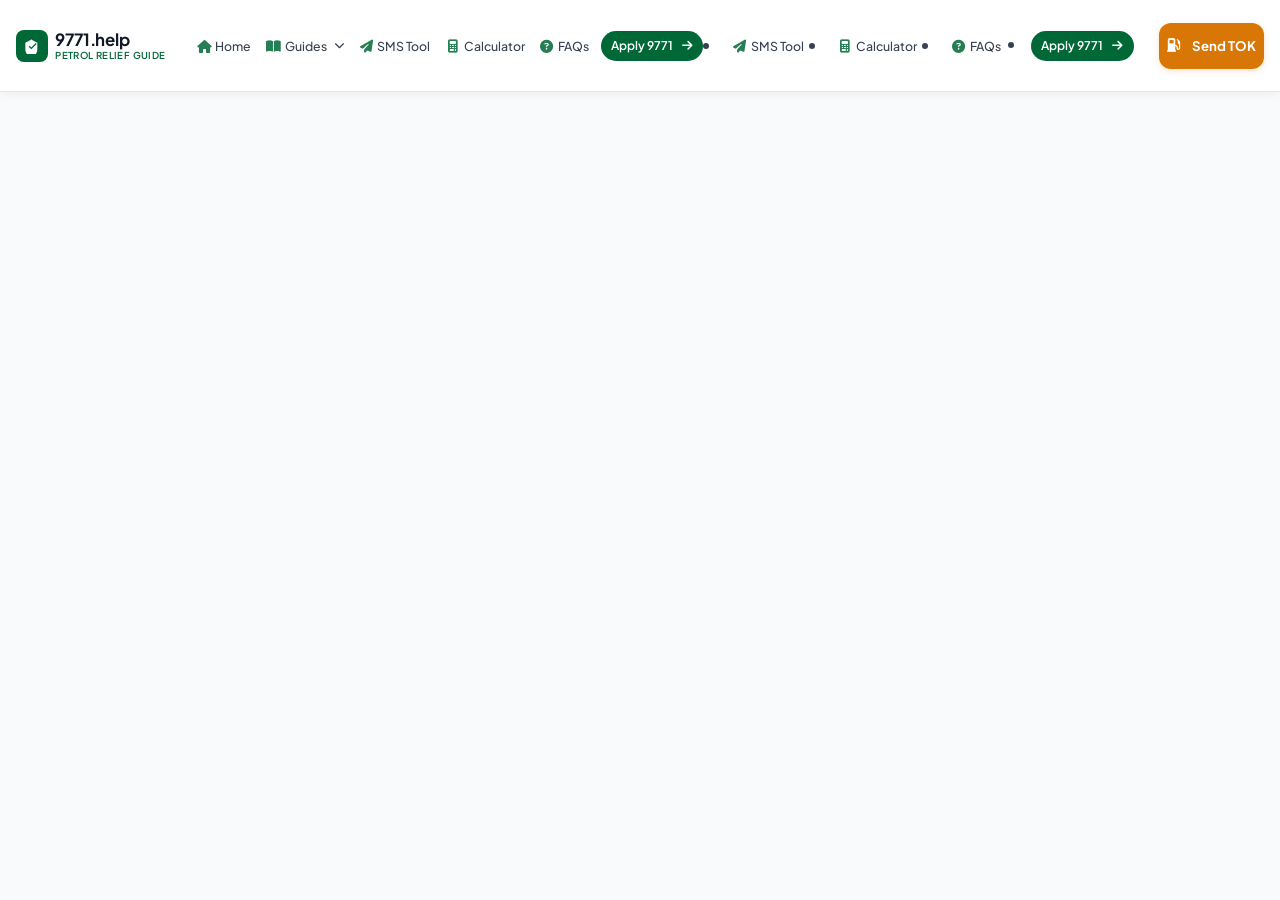
==== commit d7eb6837: "fix: single navbar everywhere (homepage CSS v3.2 bump); remove Urdu guide page" ====
--- a/about.html
+++ b/about.html
@@ -84,7 +84,6 @@
               <li><a href="/eligibility"><i class="fa-solid fa-motorcycle"></i> <span data-i18n="navEligibility">Eligibility</span></a></li>
               <li><a href="/token"><i class="fa-solid fa-ticket"></i> <span data-i18n="navTok">TOK Token</span></a></li>
               <li><a href="/complaints"><i class="fa-solid fa-headset"></i> <span data-i18n="navComplaints">Complaints</span></a></li>
-              <li><a href="/urdu-guide"><i class="fa-solid fa-language"></i> <span>اردو گائیڈ</span></a></li>
             </ul>
           </li>
           <li><a href="/#sms-tool" class="nav-link"><span class="nav-icon"><i class="fa-solid fa-paper-plane"></i></span> <span data-i18n="navSmsTool">SMS Tool</span></a></li>
@@ -130,7 +129,7 @@
         <ul>
           <li><strong>Verify before publishing:</strong> every format, quota, and rule on this site is cross-checked against government announcements and reputable news reporting before it goes live.</li>
           <li><strong>Update continuously:</strong> fuel prices refresh <strong>daily</strong> via our automated system; scheme rules are revised whenever the government announces changes (see our <a href="/petrol-prices" style="color:#006837;">live prices</a>).</li>
-          <li><strong>Explain in two languages:</strong> full guides in English and <a href="/urdu-guide" style="color:#006837;">اردو</a>, because the scheme serves everyone.</li>
+          <li><strong>Explain in two languages:</strong> full guides in English and اردو, because the scheme serves everyone.</li>
           <li><strong>Never ask for your data:</strong> our SMS tools run entirely in your browser — nothing you type is stored or sent anywhere.</li>
         </ul>
         <h2>Editorial Independence</h2>
@@ -143,7 +142,7 @@
           <a href="/#sms-tool" class="btn-primary" style="display:inline-flex;">Open the 9771 SMS Tool <i class="fa-solid fa-arrow-right" style="margin-left:6px;"></i></a>
         </div>
         <h2>Related Guides</h2>
-        <ul class="related-list"><li><a href="/petrol-prices">Petrol Price Today</a></li><li><a href="/registration">9771 Registration Guide</a></li><li><a href="/eligibility">Eligibility Criteria</a></li><li><a href="/token">TOK Token Guide</a></li><li><a href="/complaints">Complaints & Helpline</a></li><li><a href="/urdu-guide">اردو گائیڈ</a></li></ul>
+        <ul class="related-list"><li><a href="/petrol-prices">Petrol Price Today</a></li><li><a href="/registration">9771 Registration Guide</a></li><li><a href="/eligibility">Eligibility Criteria</a></li><li><a href="/token">TOK Token Guide</a></li><li><a href="/complaints">Complaints & Helpline</a></li></ul>
         </article>
       </div>
     </section>
@@ -185,7 +184,6 @@
             <li><a href="/eligibility" class="footer-link">Eligibility Criteria</a></li>
             <li><a href="/token" class="footer-link">TOK Token Guide</a></li>
             <li><a href="/complaints" class="footer-link">Complaints & Helpline</a></li>
-            <li><a href="/urdu-guide" class="footer-link">اردو گائیڈ</a></li>
             <li><a href="/about" class="footer-link">About Us</a></li>
             <li><a href="/contact" class="footer-link">Contact</a></li>
           </ul>
@@ -199,7 +197,6 @@
             <li><a href="/eligibility" class="footer-link">Eligibility Criteria</a></li>
             <li><a href="/token" class="footer-link">TOK Token Guide</a></li>
             <li><a href="/complaints" class="footer-link">Complaints & Helpline</a></li>
-            <li><a href="/urdu-guide" class="footer-link">اردو گائیڈ</a></li>
           </ul>
         </div>
 
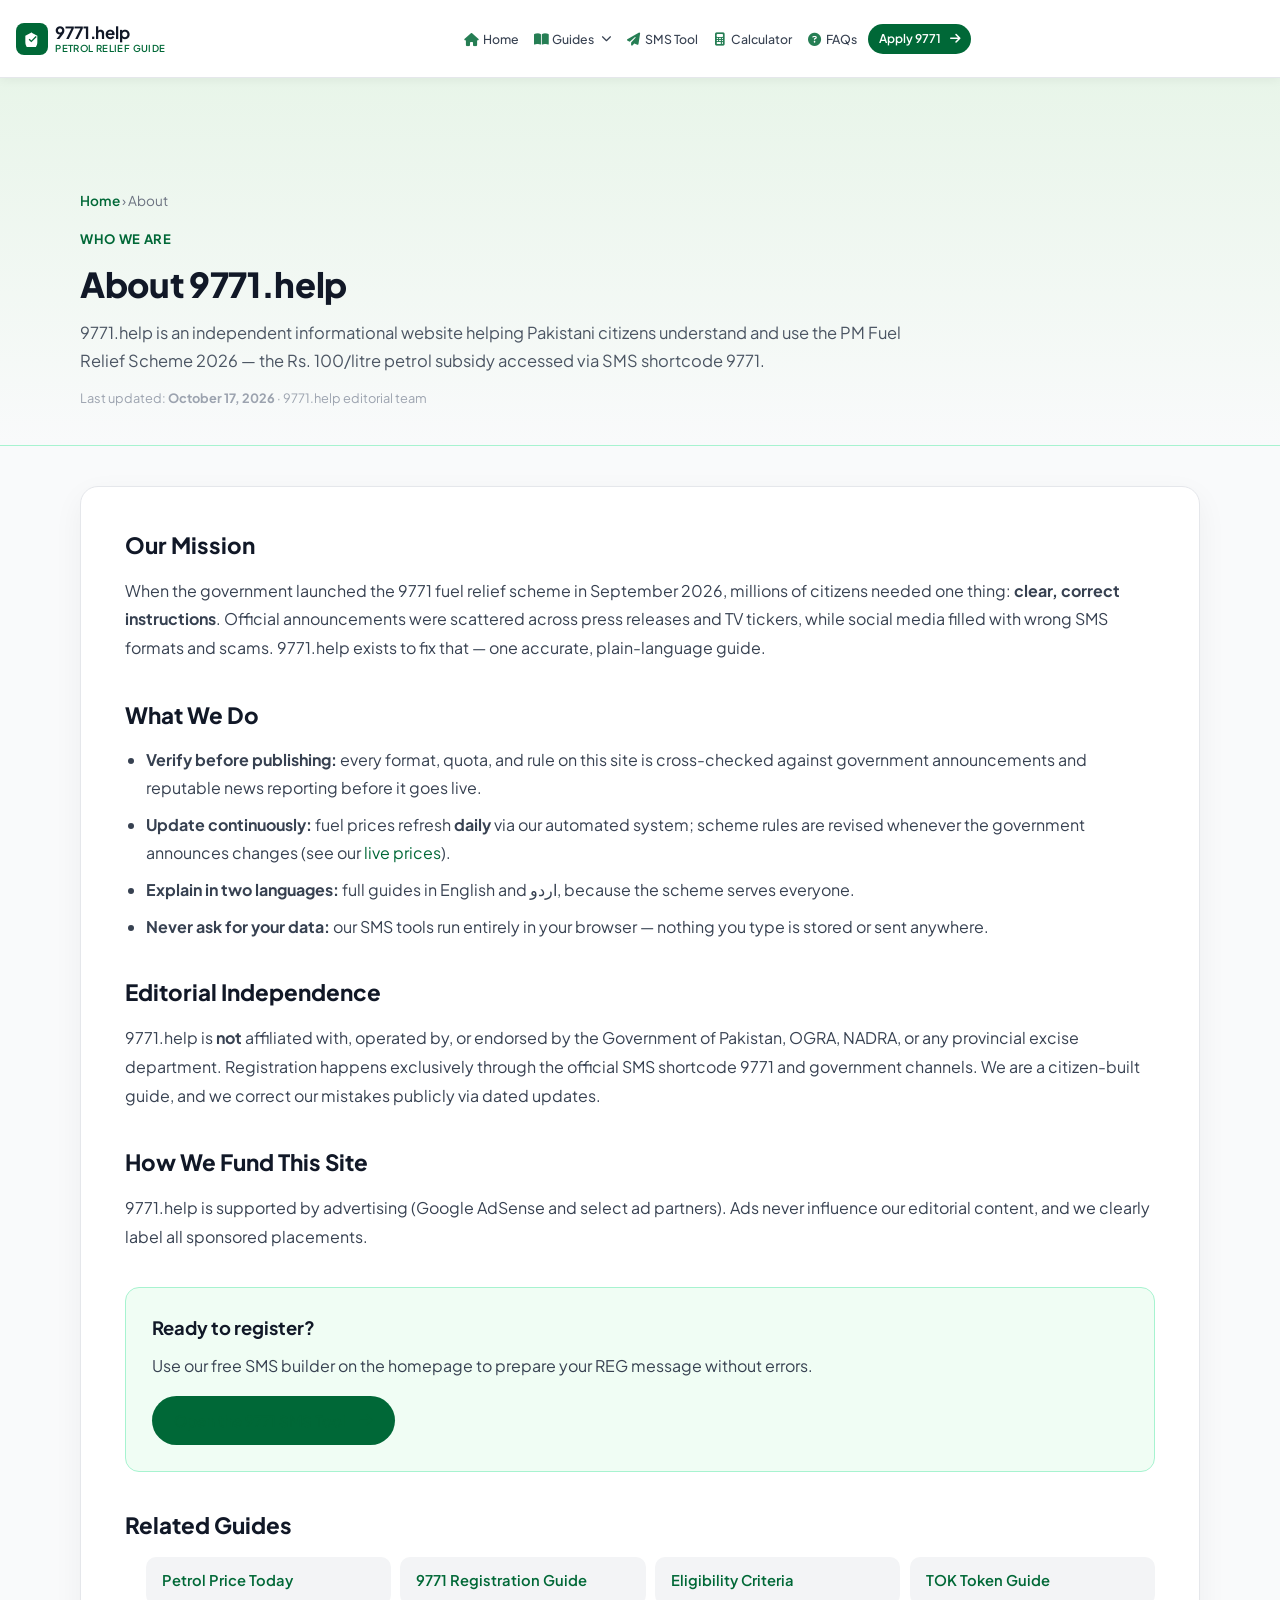
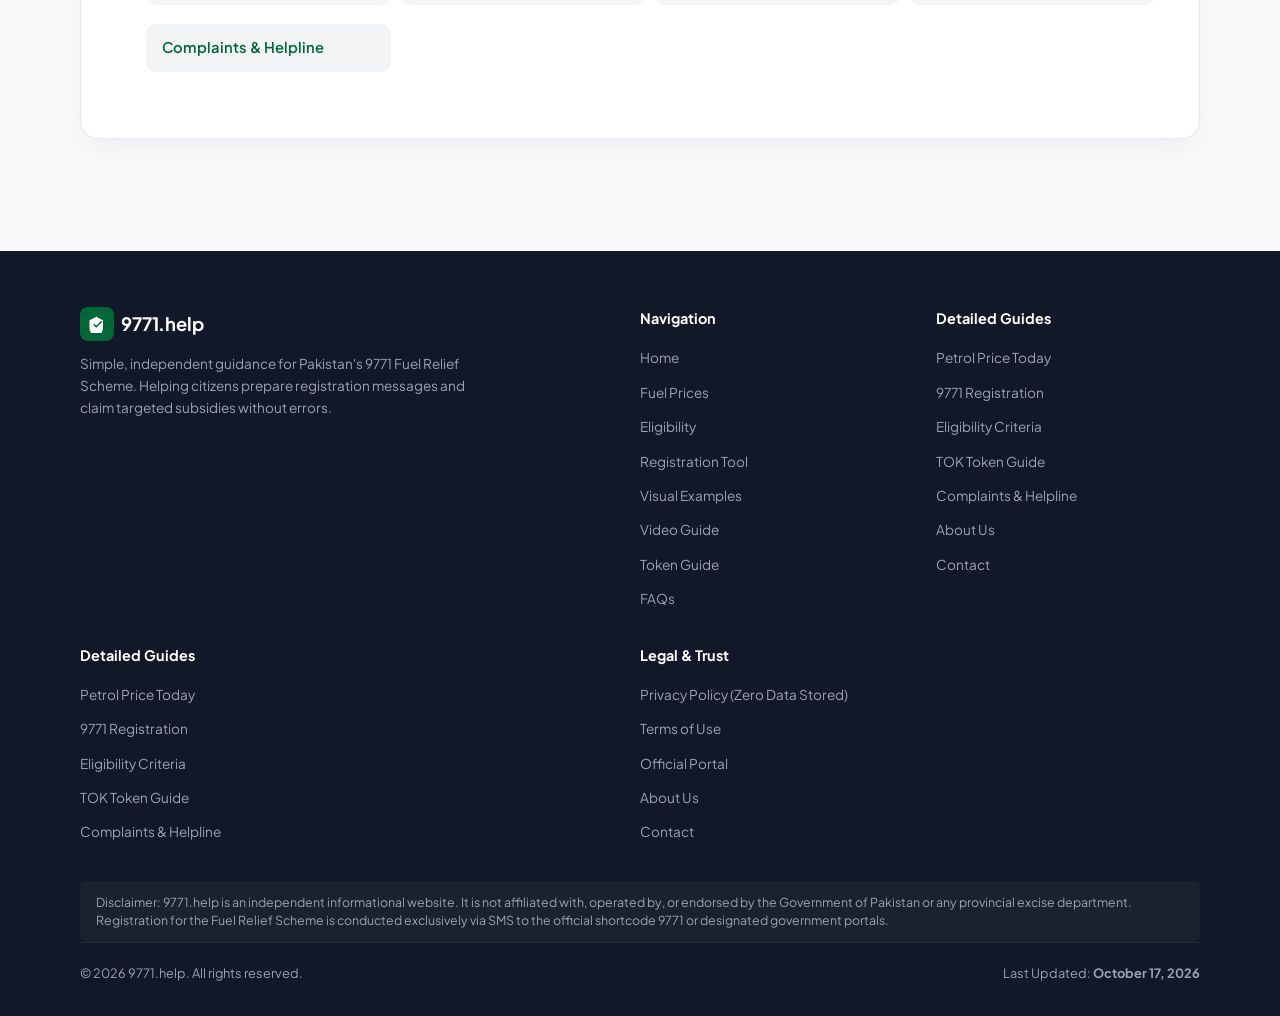
==== commit 64120989: "fix: remove duplicated nav items and unclosed mobile-toggle button on subpages" ====
--- a/about.html
+++ b/about.html
@@ -91,19 +91,19 @@
           <li><a href="/#faqs" class="nav-link"><span class="nav-icon"><i class="fa-solid fa-circle-question"></i></span> <span data-i18n="navFaq">FAQs</span></a></li>
           <li class="nav-cta-item"><a href="/#sms-tool" class="nav-cta-btn"><span data-i18n="navApplyBtn">Apply 9771</span> <i class="fa-solid fa-arrow-right" style="margin-left: 5px;"></i></a></li>
         </ul>
-          </li>
-          <li><a href="/#sms-tool" class="nav-link"><span class="nav-icon"><i class="fa-solid fa-paper-plane"></i></span> <span data-i18n="navSmsTool">SMS Tool</span></a></li>
-          <li><a href="/#calculator" class="nav-link"><span class="nav-icon"><i class="fa-solid fa-calculator"></i></span> <span data-i18n="navCalculator">Calculator</span></a></li>
-          <li><a href="/#faqs" class="nav-link"><span class="nav-icon"><i class="fa-solid fa-circle-question"></i></span> <span data-i18n="navFaq">FAQs</span></a></li>
-          <li class="nav-cta-item"><a href="/#sms-tool" class="nav-cta-btn"><span data-i18n="navApplyBtn">Apply 9771</span> <i class="fa-solid fa-arrow-right" style="margin-left: 5px;"></i></a></li>
-        </ul>
       </nav>
 
-      <!-- Header Actions (Language Switch + Animated Mobile Toggle) -->
+      <!-- Header Actions (Animated Mobile Toggle) -->
       <div class="header-right-actions">
-        
-
         <button type="button" class="mobile-nav-toggle" id="mobile-nav-toggle" aria-label="Toggle navigation menu" aria-expanded="false">
+          <span class="bar bar-1"></span>
+          <span class="bar bar-2"></span>
+          <span class="bar bar-3"></span>
+        </button>
+      </div>
+    </div>
+  </header>
+
   <main id="top">
     <section class="page-hero">
       <div class="container">
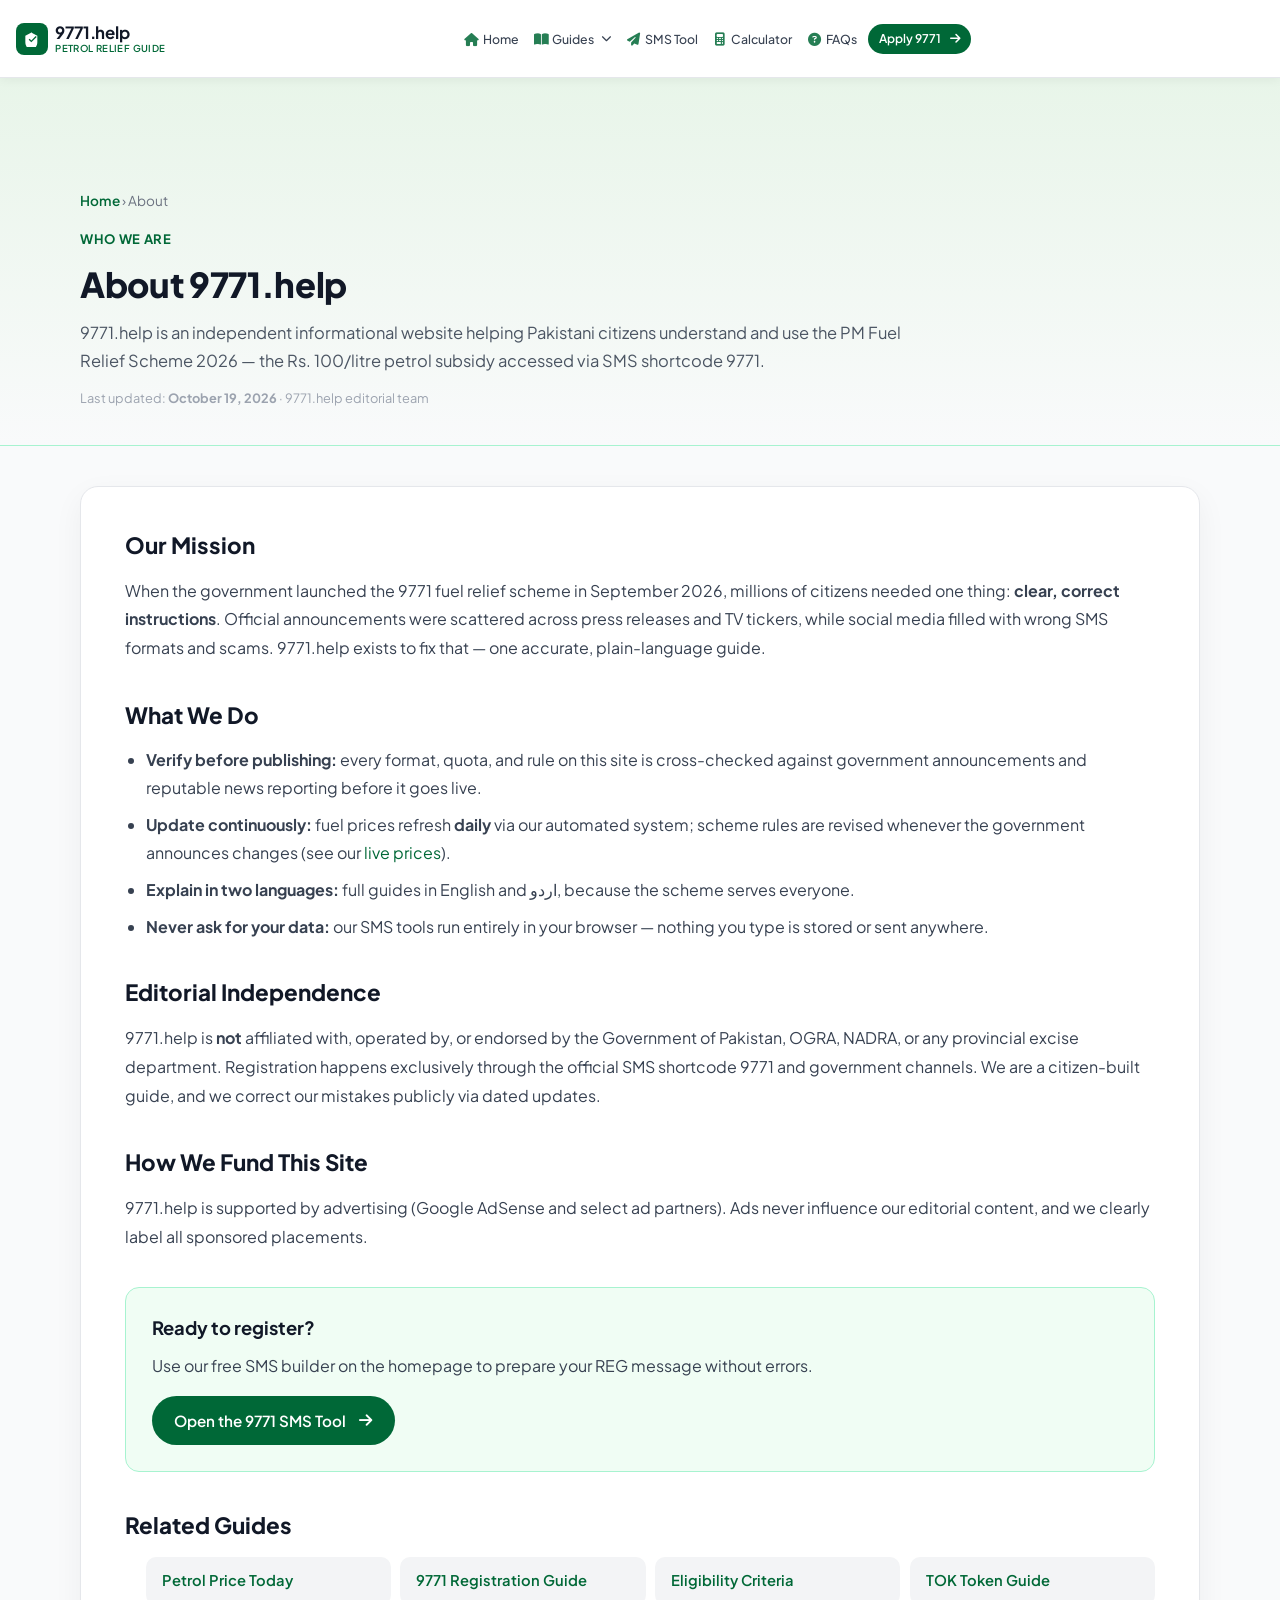
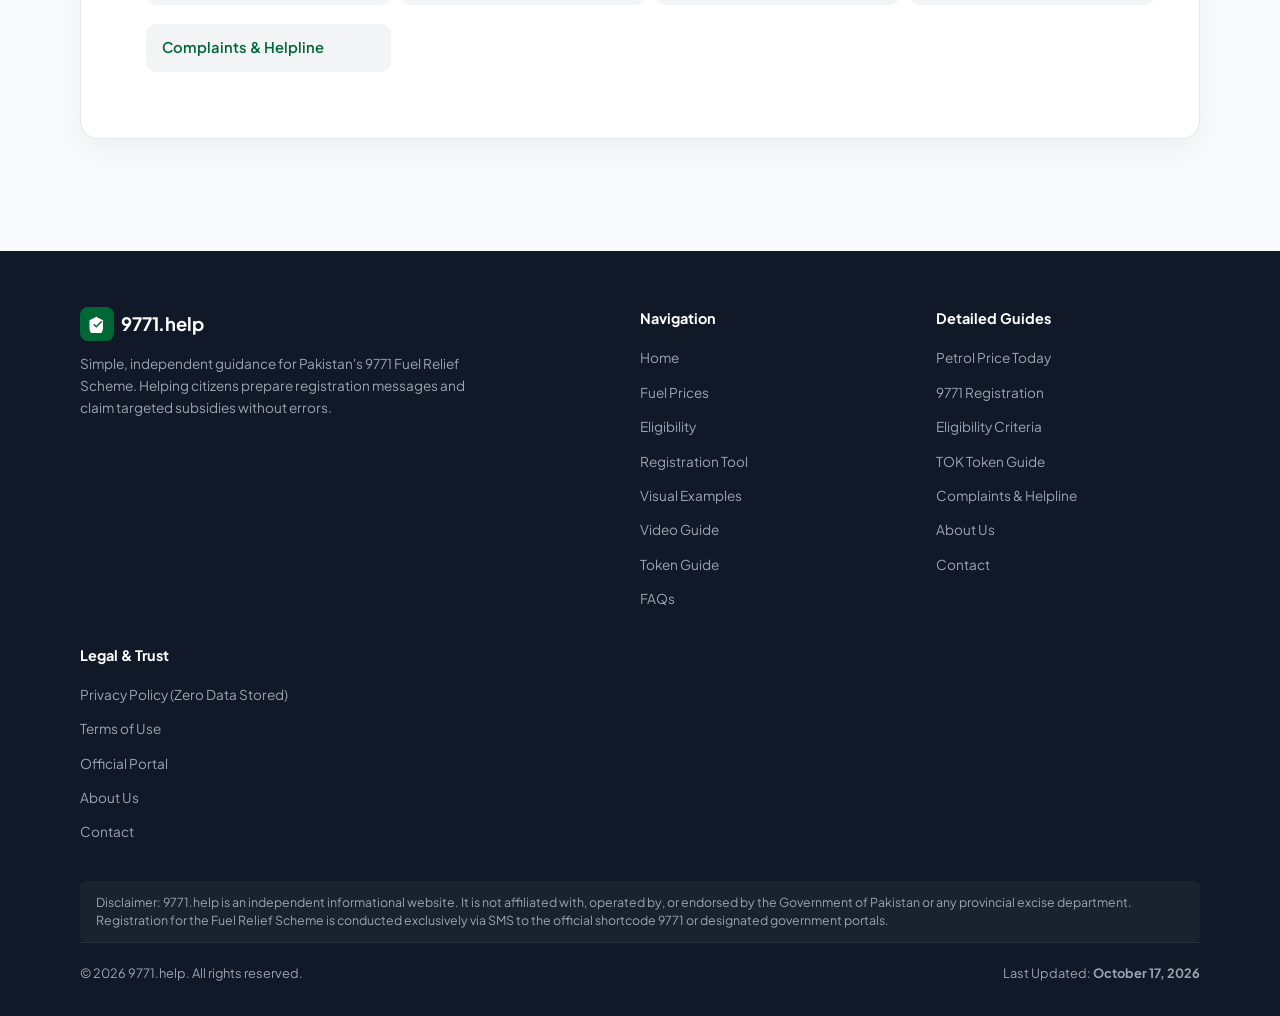
==== commit 63ce835b: "fix: CTA button text invisible on subpages (CSS specificity); remove duplicate footer guides column" ====
--- a/about.html
+++ b/about.html
@@ -30,7 +30,7 @@
   <link rel="preconnect" href="https://fonts.gstatic.com" crossorigin>
   <link rel="stylesheet" href="https://fonts.googleapis.com/css2?family=Plus+Jakarta+Sans:wght@400;500;600;700&family=Noto+Nastaliq+Urdu:wght@400;600;700&display=swap" media="print" onload="this.media='all'">
   <link rel="stylesheet" href="https://cdnjs.cloudflare.com/ajax/libs/font-awesome/6.5.1/css/all.min.css" crossorigin="anonymous" referrerpolicy="no-referrer">
-  <link rel="stylesheet" href="/css/style.css?v=3.2">
+  <link rel="stylesheet" href="/css/style.css?v=3.3">
   <script type="application/ld+json">
 {
     "@context": "https://schema.org",
@@ -190,17 +190,6 @@
         </div>
 
         <div>
-          <h4 class="footer-heading">Detailed Guides</h4>
-          <ul class="footer-links">
-            <li><a href="/petrol-prices" class="footer-link">Petrol Price Today</a></li>
-            <li><a href="/registration" class="footer-link">9771 Registration</a></li>
-            <li><a href="/eligibility" class="footer-link">Eligibility Criteria</a></li>
-            <li><a href="/token" class="footer-link">TOK Token Guide</a></li>
-            <li><a href="/complaints" class="footer-link">Complaints & Helpline</a></li>
-          </ul>
-        </div>
-
-        <div>
           <h4 class="footer-heading" data-i18n="footerLegalHeading">Legal & Trust</h4>
           <ul class="footer-links">
             <li><a href="/#safety" class="footer-link" data-i18n="footerPrivacy">Privacy Policy (Zero Data Stored)</a></li>
--- a/css/style.css
+++ b/css/style.css
@@ -580,6 +580,8 @@
 .btn-primary:hover {
   background: var(--brand-green-hover);
 }
+.page-article a.btn-primary { color: #FFFFFF; }
+.page-article a.btn-secondary { color: var(--text-heading); }
 
 .btn-secondary {
   background: var(--bg-subtle);
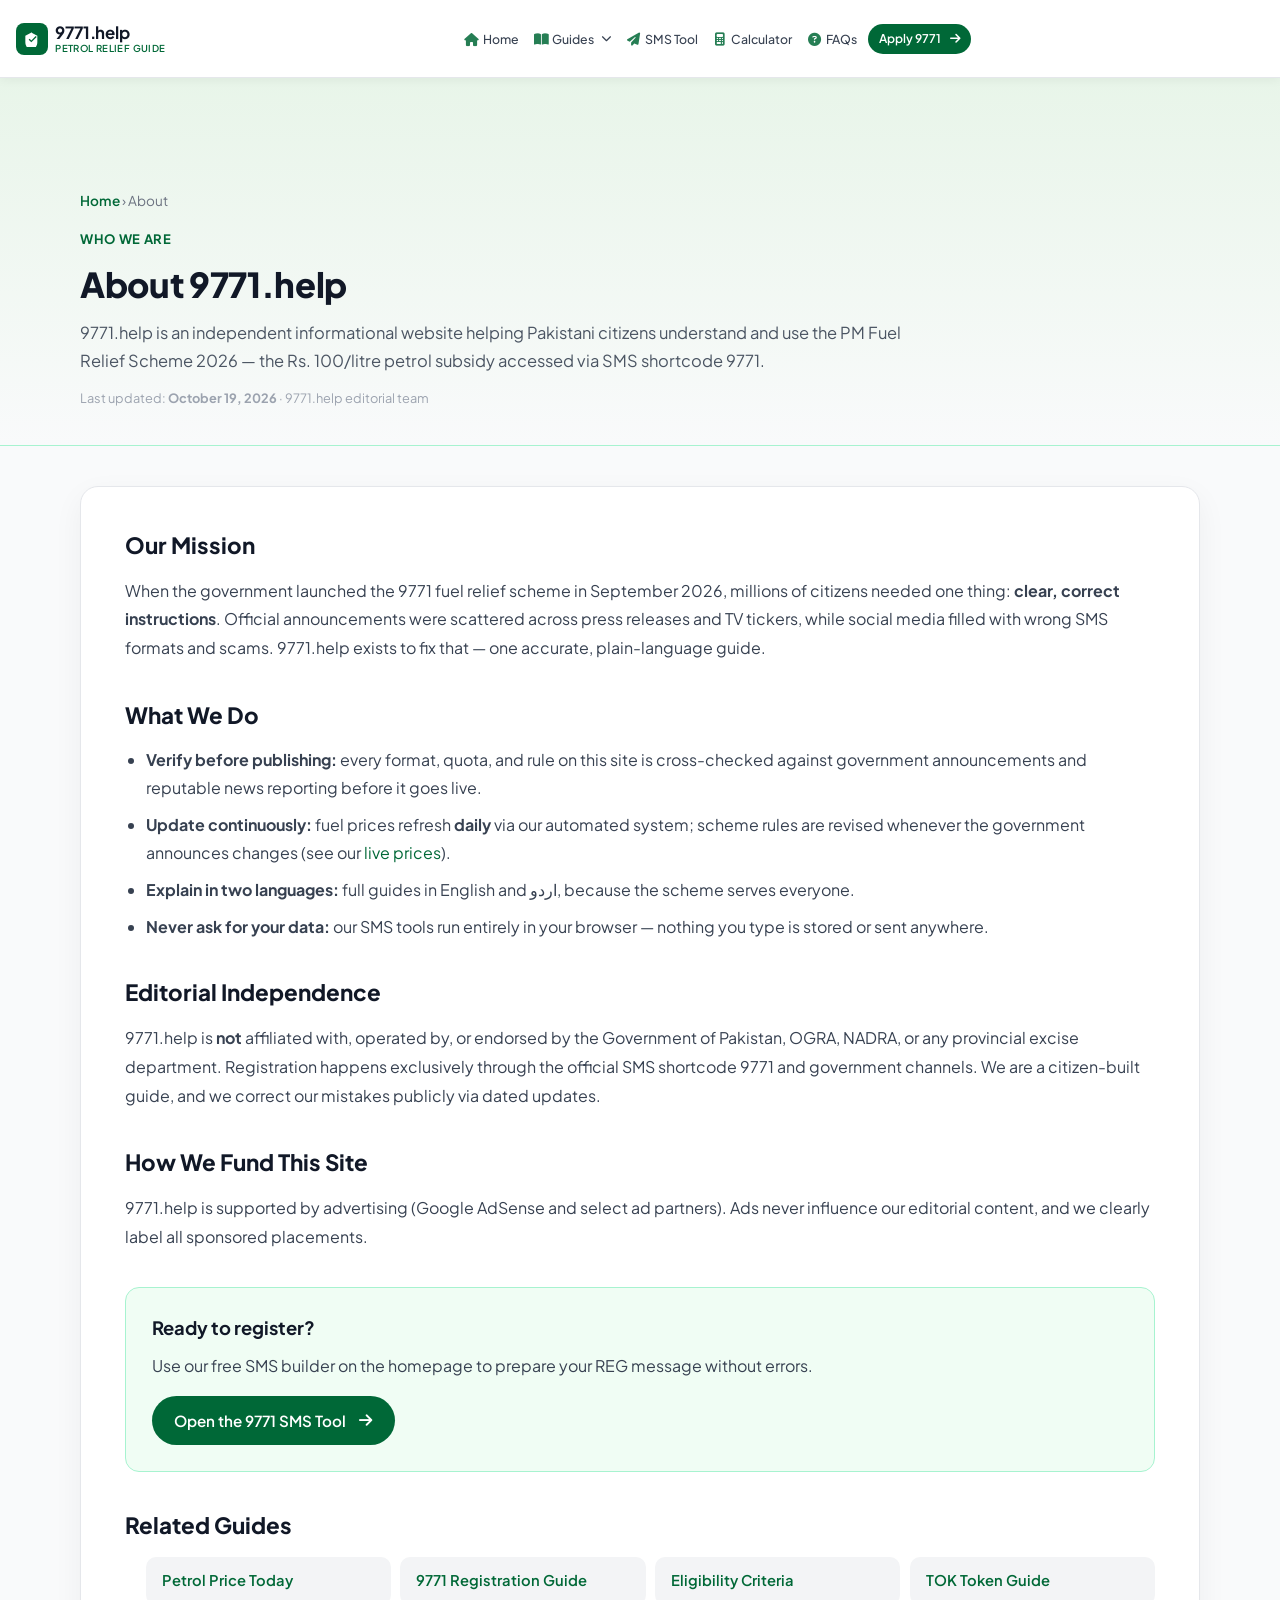
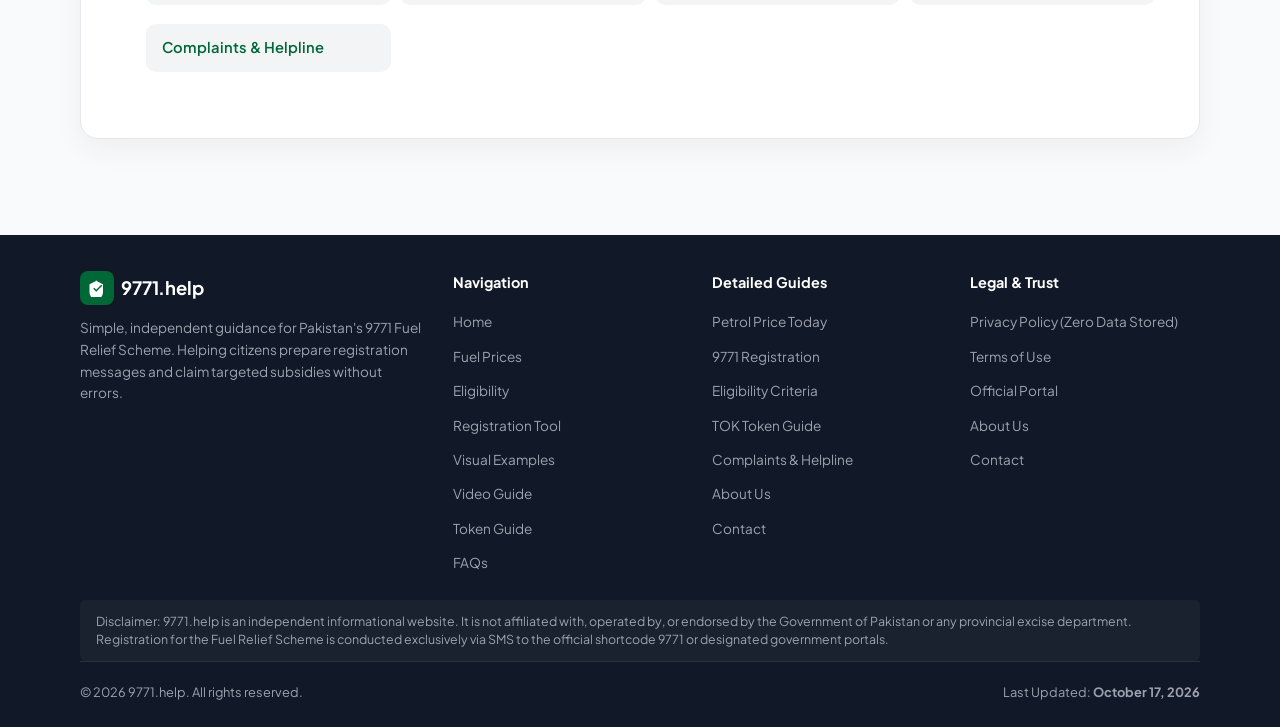
==== commit ed4aeee6: "style: footer 4-column single row, tighter padding (reduce height)" ====
--- a/about.html
+++ b/about.html
@@ -30,7 +30,7 @@
   <link rel="preconnect" href="https://fonts.gstatic.com" crossorigin>
   <link rel="stylesheet" href="https://fonts.googleapis.com/css2?family=Plus+Jakarta+Sans:wght@400;500;600;700&family=Noto+Nastaliq+Urdu:wght@400;600;700&display=swap" media="print" onload="this.media='all'">
   <link rel="stylesheet" href="https://cdnjs.cloudflare.com/ajax/libs/font-awesome/6.5.1/css/all.min.css" crossorigin="anonymous" referrerpolicy="no-referrer">
-  <link rel="stylesheet" href="/css/style.css?v=3.3">
+  <link rel="stylesheet" href="/css/style.css?v=3.4">
   <script type="application/ld+json">
 {
     "@context": "https://schema.org",
--- a/css/style.css
+++ b/css/style.css
@@ -2154,18 +2154,24 @@
   z-index: 65;
   background: #111827;
   color: #D1D5DB;
-  padding: 3.5rem 0 2rem;
-  margin-top: 4rem;
+  padding: 2.25rem 0 1.5rem;
+  margin-top: 3rem;
 }
 
 .footer-grid {
   display: grid;
-  grid-template-columns: 2fr 1fr 1fr;
-  gap: 2rem;
-  margin-bottom: 2.25rem;
-}
-
-@media (max-width: 768px) {
+  grid-template-columns: 1.5fr 1fr 1fr 1fr;
+  gap: 1.75rem;
+  margin-bottom: 1.5rem;
+}
+
+@media (max-width: 1024px) {
+  .footer-grid {
+    grid-template-columns: 1fr 1fr;
+  }
+}
+
+@media (max-width: 600px) {
   .footer-grid {
     grid-template-columns: 1fr;
   }
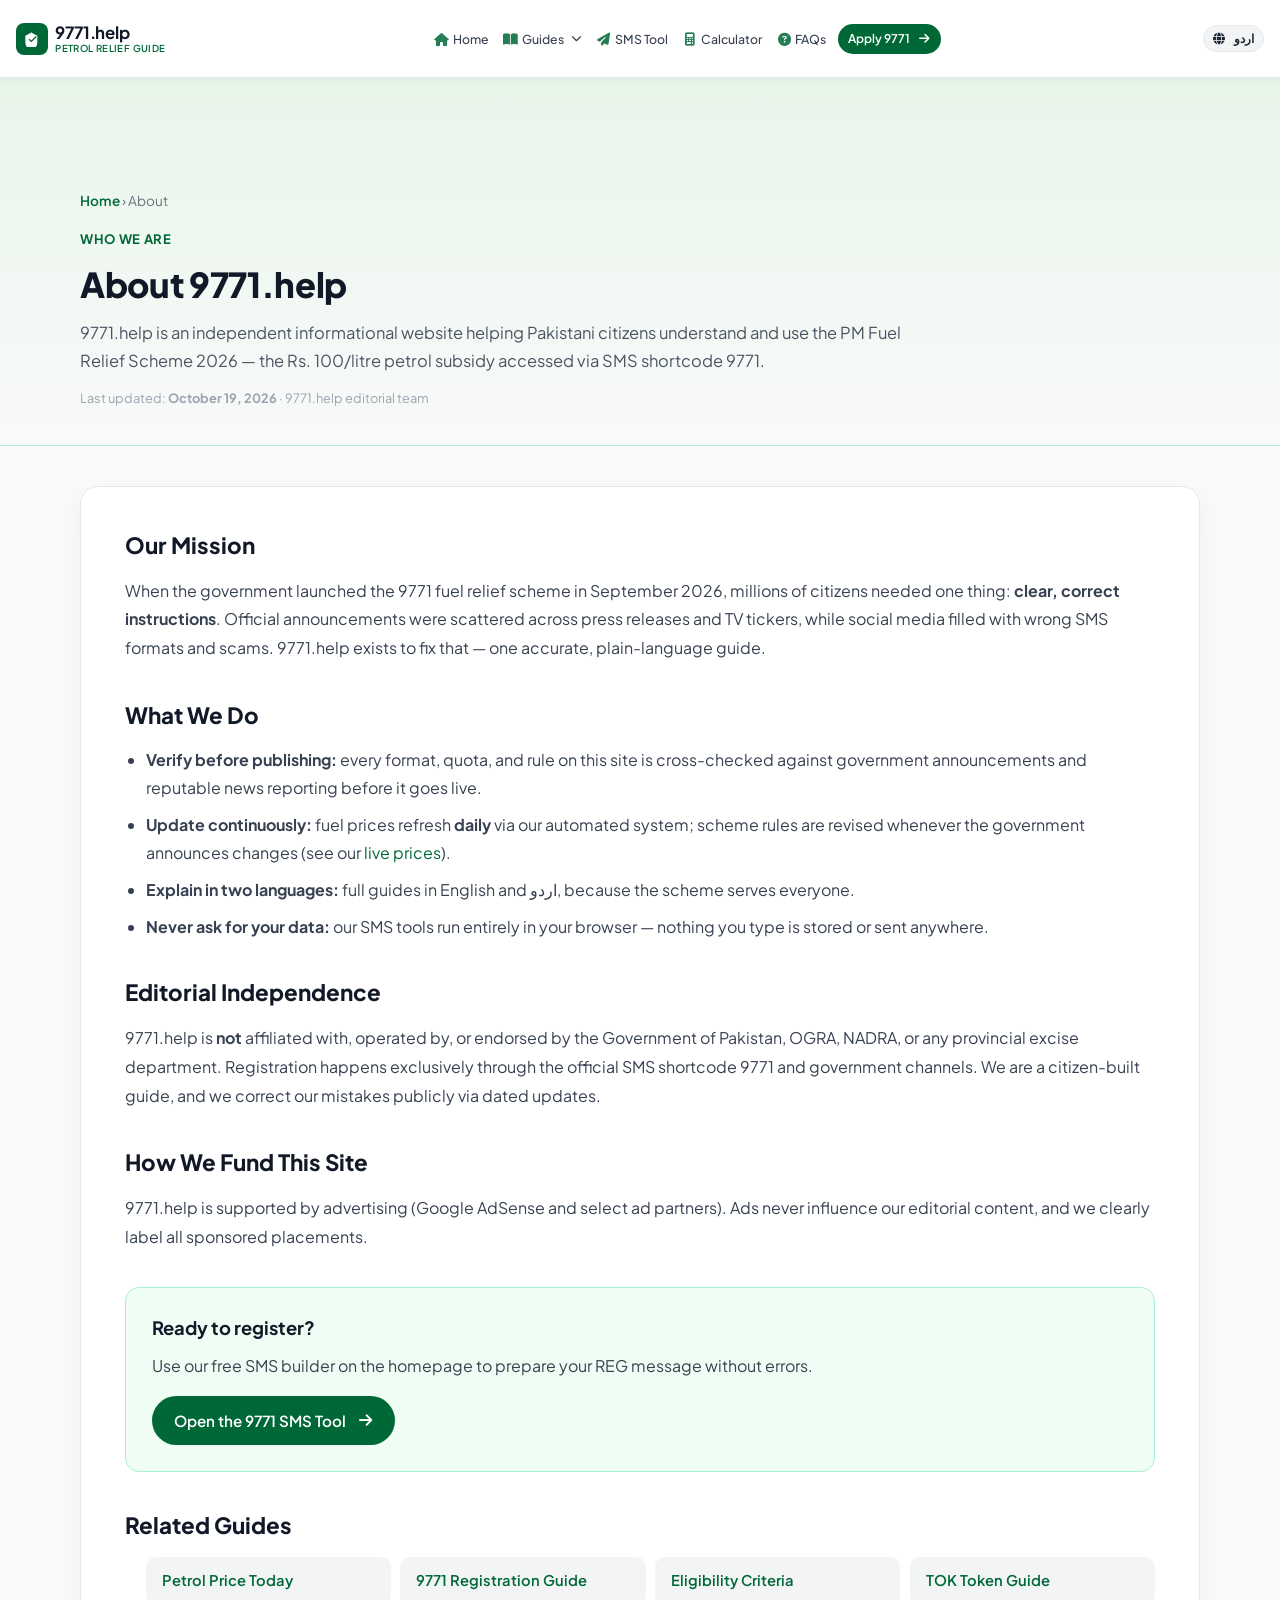
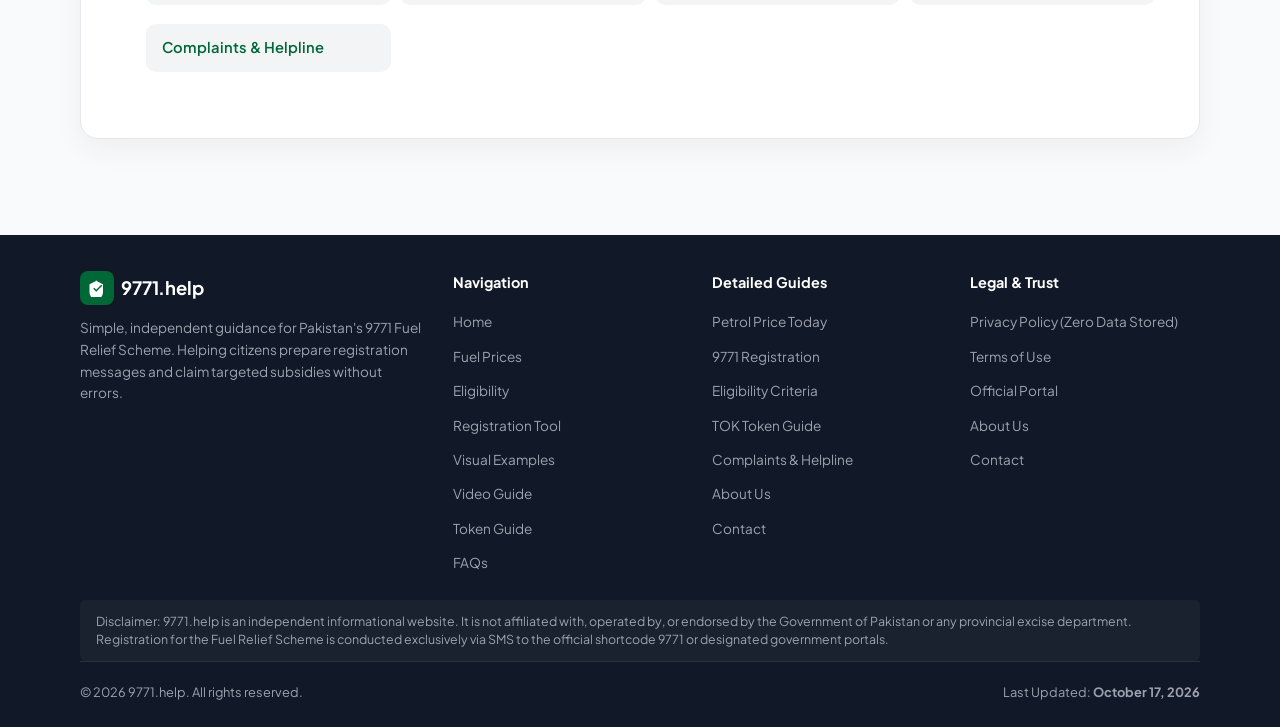
==== commit 8347c0a5: "feat: Urdu language toggle on all subpages (179 translated strings + data-i18n-html support)" ====
--- a/about.html
+++ b/about.html
@@ -95,6 +95,10 @@
 
       <!-- Header Actions (Animated Mobile Toggle) -->
       <div class="header-right-actions">
+        <button type="button" class="lang-switch-btn" id="lang-switch-btn" aria-label="Toggle language">
+          <i class="fa-solid fa-globe" style="margin-right: 5px;"></i><span data-i18n="langSwitchBtn">اردو</span>
+        </button>
+
         <button type="button" class="mobile-nav-toggle" id="mobile-nav-toggle" aria-label="Toggle navigation menu" aria-expanded="false">
           <span class="bar bar-1"></span>
           <span class="bar bar-2"></span>
@@ -109,11 +113,11 @@
       <div class="container">
         <div class="page-hero-grid page-hero-solo">
           <div>
-            <nav class="breadcrumb" aria-label="Breadcrumb"><a href="/">Home</a> <span aria-hidden="true">›</span> <span>About</span></nav>
-            <span class="section-tag">Who We Are</span>
-            <h1 class="page-title">About 9771.help</h1>
-            <p class="page-intro">9771.help is an independent informational website helping Pakistani citizens understand and use the PM Fuel Relief Scheme 2026 — the Rs. 100/litre petrol subsidy accessed via SMS shortcode 9771.</p>
-            <p class="page-updated">Last updated: <strong id="last-updated-date">October 17, 2026</strong> · 9771.help editorial team</p>
+            <nav class="breadcrumb" aria-label="Breadcrumb"><a href="/" data-i18n="navHome">Home</a> <span aria-hidden="true">›</span> <span data-i18n="ab_b001">About</span></nav>
+            <span class="section-tag" data-i18n="ab_b002">Who We Are</span>
+            <h1 class="page-title" data-i18n="ab_b003">About 9771.help</h1>
+            <p class="page-intro" data-i18n="ab_b004">9771.help is an independent informational website helping Pakistani citizens understand and use the PM Fuel Relief Scheme 2026 — the Rs. 100/litre petrol subsidy accessed via SMS shortcode 9771.</p>
+            <p class="page-updated" data-i18n-html="ab_b005">Last updated: <strong id="last-updated-date">October 17, 2026</strong> · 9771.help editorial team</p>
           </div>
           
         </div>
@@ -123,26 +127,26 @@
       <div class="container">
         <article class="page-article">
 
-        <h2>Our Mission</h2>
-        <p>When the government launched the 9771 fuel relief scheme in September 2026, millions of citizens needed one thing: <strong>clear, correct instructions</strong>. Official announcements were scattered across press releases and TV tickers, while social media filled with wrong SMS formats and scams. 9771.help exists to fix that — one accurate, plain-language guide.</p>
-        <h2>What We Do</h2>
+        <h2 data-i18n="ab_b006">Our Mission</h2>
+        <p data-i18n-html="ab_b010">When the government launched the 9771 fuel relief scheme in September 2026, millions of citizens needed one thing: <strong>clear, correct instructions</strong>. Official announcements were scattered across press releases and TV tickers, while social media filled with wrong SMS formats and scams. 9771.help exists to fix that — one accurate, plain-language guide.</p>
+        <h2 data-i18n="ab_b007">What We Do</h2>
         <ul>
-          <li><strong>Verify before publishing:</strong> every format, quota, and rule on this site is cross-checked against government announcements and reputable news reporting before it goes live.</li>
-          <li><strong>Update continuously:</strong> fuel prices refresh <strong>daily</strong> via our automated system; scheme rules are revised whenever the government announces changes (see our <a href="/petrol-prices" style="color:#006837;">live prices</a>).</li>
-          <li><strong>Explain in two languages:</strong> full guides in English and اردو, because the scheme serves everyone.</li>
-          <li><strong>Never ask for your data:</strong> our SMS tools run entirely in your browser — nothing you type is stored or sent anywhere.</li>
+          <li data-i18n-html="ab_b013"><strong>Verify before publishing:</strong> every format, quota, and rule on this site is cross-checked against government announcements and reputable news reporting before it goes live.</li>
+          <li data-i18n-html="ab_b014"><strong>Update continuously:</strong> fuel prices refresh <strong>daily</strong> via our automated system; scheme rules are revised whenever the government announces changes (see our <a href="/petrol-prices" style="color:#006837;">live prices</a>).</li>
+          <li data-i18n-html="ab_b015"><strong>Explain in two languages:</strong> full guides in English and اردو, because the scheme serves everyone.</li>
+          <li data-i18n-html="ab_b016"><strong>Never ask for your data:</strong> our SMS tools run entirely in your browser — nothing you type is stored or sent anywhere.</li>
         </ul>
-        <h2>Editorial Independence</h2>
-        <p>9771.help is <strong>not</strong> affiliated with, operated by, or endorsed by the Government of Pakistan, OGRA, NADRA, or any provincial excise department. Registration happens exclusively through the official SMS shortcode 9771 and government channels. We are a citizen-built guide, and we correct our mistakes publicly via dated updates.</p>
-        <h2>How We Fund This Site</h2>
-        <p>9771.help is supported by advertising (Google AdSense and select ad partners). Ads never influence our editorial content, and we clearly label all sponsored placements.</p>
+        <h2 data-i18n="ab_b008">Editorial Independence</h2>
+        <p data-i18n-html="ab_b011">9771.help is <strong>not</strong> affiliated with, operated by, or endorsed by the Government of Pakistan, OGRA, NADRA, or any provincial excise department. Registration happens exclusively through the official SMS shortcode 9771 and government channels. We are a citizen-built guide, and we correct our mistakes publicly via dated updates.</p>
+        <h2 data-i18n="ab_b009">How We Fund This Site</h2>
+        <p data-i18n="ab_b012">9771.help is supported by advertising (Google AdSense and select ad partners). Ads never influence our editorial content, and we clearly label all sponsored placements.</p>
         <div class="page-cta">
-          <h3>Ready to register?</h3>
-          <p>Use our free SMS builder on the homepage to prepare your REG message without errors.</p>
-          <a href="/#sms-tool" class="btn-primary" style="display:inline-flex;">Open the 9771 SMS Tool <i class="fa-solid fa-arrow-right" style="margin-left:6px;"></i></a>
-        </div>
-        <h2>Related Guides</h2>
-        <ul class="related-list"><li><a href="/petrol-prices">Petrol Price Today</a></li><li><a href="/registration">9771 Registration Guide</a></li><li><a href="/eligibility">Eligibility Criteria</a></li><li><a href="/token">TOK Token Guide</a></li><li><a href="/complaints">Complaints & Helpline</a></li></ul>
+          <h3 data-i18n="ctaTitle">Ready to register?</h3>
+          <p data-i18n="ctaDesc">Use our free SMS builder on the homepage to prepare your REG message without errors.</p>
+          <a href="/#sms-tool" class="btn-primary" style="display:inline-flex;" data-i18n-html="ctaBtn">Open the 9771 SMS Tool <i class="fa-solid fa-arrow-right" style="margin-left:6px;"></i></a>
+        </div>
+        <h2 data-i18n="relatedGuides">Related Guides</h2>
+        <ul class="related-list"><li><a href="/petrol-prices" data-i18n="rel_prices">Petrol Price Today</a></li><li><a href="/registration" data-i18n="rel_registration">9771 Registration Guide</a></li><li><a href="/eligibility" data-i18n="rel_eligibility">Eligibility Criteria</a></li><li><a href="/token" data-i18n="rel_token">TOK Token Guide</a></li><li><a href="/complaints" data-i18n="rel_complaints">Complaints & Helpline</a></li></ul>
         </article>
       </div>
     </section>
